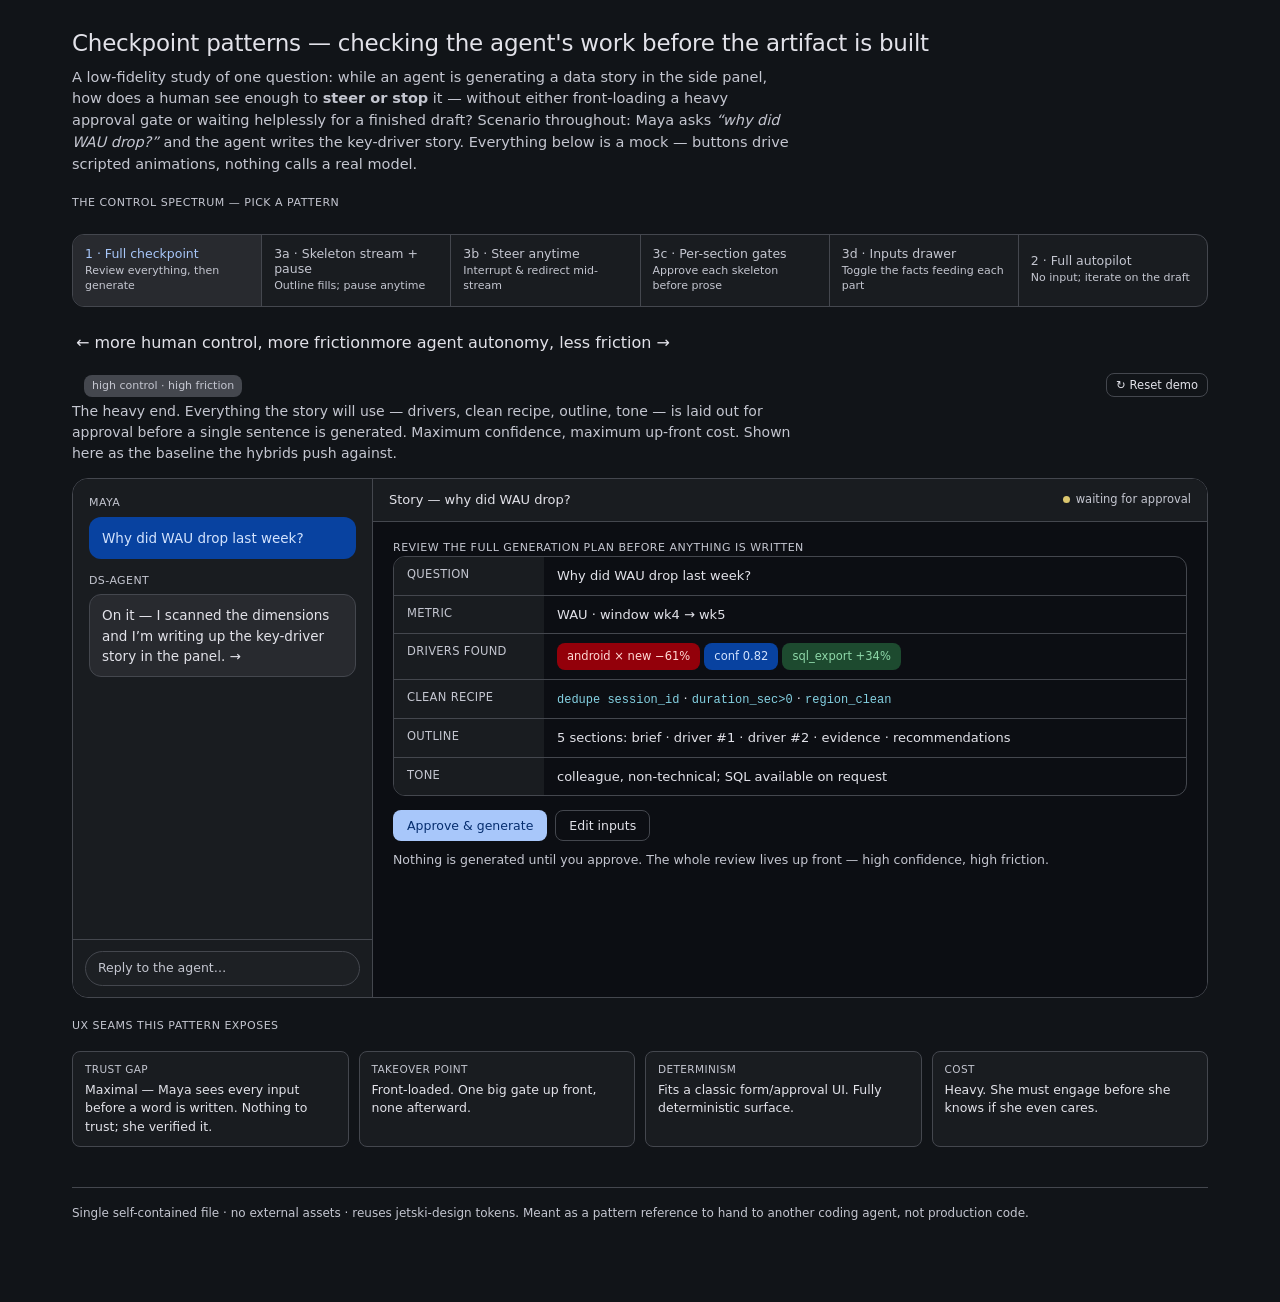
==== prototypes/checkpoint-patterns.html @ dba7f694 "Add checkpoint-patterns UX prototype (human-in-the-loop before artifact) Single self-contained HTML " ====
<!doctype html>
<html lang="en">
<head>
<meta charset="utf-8">
<meta name="viewport" content="width=device-width, initial-scale=1">
<title>Checkpoint patterns — human-in-the-loop before the artifact</title>
<style>
/* ===========================================================================
   Checkpoint patterns — a low-fi UX study.
   Question: how does a human check the agent's work BEFORE / DURING artifact
   generation, so they can steer or stop it?
   Tokens lifted 1:1 from jetski-design/globals.css (Material 3 dark, Google-blue).
   Hard rules honored: sentence case, flat hairline cards, no brand gradients,
   amber = warning only, coral = erosion only, no bouncy motion.
   =========================================================================== */
:root{
  --primary:#a8c7fa; --on-primary:#062e6f;
  --primary-container:#0842a0; --on-primary-container:#d3e3fd;
  --secondary:#85d2e3; --secondary-container:#004e5a; --on-secondary-container:#adebff;
  --tertiary:#dbc66e; --tertiary-container:#544600; --on-tertiary-container:#f9e287;
  --error:#ffb4ab; --error-container:#93000a; --on-error-container:#ffdad6;
  --good:#8ed8a9; --good-container:#1d4a2f;

  --background:#111418; --on-surface:#e2e2e9; --on-surface-variant:#c4c6d0;
  --surface-container-lowest:#0c0e13; --surface-container-low:#191c20;
  --surface-container:#1d2024; --surface-container-high:#282a2f;
  --surface-container-highest:#33353a;
  --surface-variant:#44474e; --outline:#8e9099; --outline-variant:#44474e;

  --c1:#a8c7fa; --c2:#85d2e3; --c3:#8ed8a9; --c4:#bfc6dc; --c5:#dbc66e;
  --erosion:#ff8a65;

  --r-xs:4px; --r-sm:8px; --r-md:12px; --r-lg:16px; --r-xl:28px;
  --font-sans:Roboto,"Google Sans Flex",ui-sans-serif,system-ui,sans-serif;
  --font-mono:"Roboto Mono","Google Sans Code",ui-monospace,Menlo,monospace;
}
*{box-sizing:border-box}
html,body{margin:0;padding:0}
body{
  background:var(--background); color:var(--on-surface);
  font-family:var(--font-sans); line-height:1.5; -webkit-font-smoothing:antialiased;
}
a{color:var(--primary)}

/* ---- shell ------------------------------------------------------------- */
.wrap{max-width:1180px; margin:0 auto; padding:26px 22px 80px}
header.page{margin-bottom:20px}
.page h1{font-size:23px; font-weight:500; margin:0 0 6px; letter-spacing:-.01em}
.page p.lede{color:var(--on-surface-variant); font-size:14.5px; margin:0; max-width:78ch}

.micro{font-size:11px; font-weight:500; letter-spacing:.5px; text-transform:uppercase;
  color:var(--on-surface-variant)}

/* ---- spectrum switcher ------------------------------------------------- */
.spectrum{display:flex; align-items:stretch; gap:0; margin:22px 0 8px;
  border:1px solid var(--outline-variant); border-radius:var(--r-md); overflow:hidden;
  background:var(--surface-container-low)}
.spectrum button{
  flex:1; background:transparent; border:0; border-right:1px solid var(--outline-variant);
  color:var(--on-surface-variant); font-family:inherit; cursor:pointer;
  padding:11px 12px 12px; text-align:left; transition:background .12s;}
.spectrum button:last-child{border-right:0}
.spectrum button:hover{background:var(--surface-container)}
.spectrum button.active{background:var(--surface-container-high); color:var(--on-surface)}
.spectrum button.active .tag{color:var(--primary)}
.spectrum .tag{display:block; font-size:12.5px; font-weight:500; margin-bottom:3px}
.spectrum .sub{display:block; font-size:11px; color:var(--on-surface-variant); line-height:1.35}
.spectrum .rail{display:flex; align-items:center; justify-content:space-between;
  font-size:10.5px; letter-spacing:.4px; text-transform:uppercase;
  color:var(--on-surface-variant); padding:6px 4px 0}

/* ---- prototype stage --------------------------------------------------- */
.stage{display:none}
.stage.show{display:block}
.stage-head{display:flex; align-items:baseline; gap:12px; flex-wrap:wrap; margin:18px 0 4px}
.stage-head h2{font-size:18px; font-weight:500; margin:0}
.stage-head .badge{font-size:11px; padding:3px 8px; border-radius:var(--r-sm);
  background:var(--surface-variant); color:var(--on-surface-variant); font-weight:500}
.stage-desc{color:var(--on-surface-variant); font-size:14px; margin:2px 0 14px; max-width:82ch}

/* ---- the two-pane frame (chat + side panel) ---------------------------- */
.frame{display:grid; grid-template-columns:300px 1fr; gap:0;
  border:1px solid var(--outline-variant); border-radius:var(--r-lg); overflow:hidden;
  min-height:520px; background:var(--surface-container-lowest)}
@media (max-width:820px){ .frame{grid-template-columns:1fr} }
.chat{border-right:1px solid var(--outline-variant); background:var(--surface-container-low);
  display:flex; flex-direction:column}
.chat-scroll{padding:16px; flex:1; overflow:auto}
.chat .who{font-size:11px; letter-spacing:.4px; text-transform:uppercase;
  color:var(--on-surface-variant); margin:14px 0 5px}
.chat .who:first-child{margin-top:0}
.bubble{background:var(--surface-container-high); border:1px solid var(--outline-variant);
  border-radius:var(--r-md); padding:10px 12px; font-size:13.5px; margin-bottom:4px}
.bubble.user{background:var(--primary-container); color:var(--on-primary-container);
  border-color:transparent}
.chat-input{border-top:1px solid var(--outline-variant); padding:11px 12px;
  color:var(--on-surface-variant); font-size:12.5px; display:flex; gap:8px; align-items:center}
.chat-input .fakefield{flex:1; background:var(--surface-container); border:1px solid var(--outline-variant);
  border-radius:var(--r-xl); padding:7px 12px; font-size:12.5px}

.panel{position:relative; background:var(--surface-container-lowest); display:flex; flex-direction:column}
.panel-bar{display:flex; align-items:center; gap:10px; padding:11px 16px;
  border-bottom:1px solid var(--outline-variant); background:var(--surface-container-low)}
.panel-bar .title{font-size:13px; font-weight:500}
.panel-bar .status{font-size:11.5px; color:var(--on-surface-variant); display:flex; align-items:center; gap:6px}
.dot{width:7px; height:7px; border-radius:50%; background:var(--outline); display:inline-block}
.dot.live{background:var(--secondary); animation:pulse 1.2s ease-in-out infinite}
.dot.done{background:var(--good)}
.dot.wait{background:var(--tertiary)}
@keyframes pulse{0%,100%{opacity:.35}50%{opacity:1}}
.panel-bar .spacer{flex:1}
.panel-body{padding:18px 20px; overflow:auto; flex:1}

/* ---- buttons ----------------------------------------------------------- */
.btn{font-family:inherit; font-size:12.5px; font-weight:500; border-radius:var(--r-sm);
  padding:7px 13px; cursor:pointer; border:1px solid var(--outline-variant);
  background:var(--surface-container-high); color:var(--on-surface); transition:background .12s, opacity .12s}
.btn:hover{background:var(--surface-container-highest)}
.btn:disabled{opacity:.4; cursor:not-allowed}
.btn.primary{background:var(--primary); color:var(--on-primary); border-color:transparent}
.btn.primary:hover{filter:brightness(1.06)}
.btn.ghost{background:transparent}
.btn.danger{background:transparent; color:var(--error); border-color:color-mix(in srgb,var(--error) 45%,transparent)}
.btn.danger:hover{background:var(--error-container); color:var(--on-error-container)}
.btn.tiny{padding:4px 9px; font-size:11.5px}
.btnrow{display:flex; gap:8px; flex-wrap:wrap; align-items:center}

/* ---- story sections (skeleton + filled) -------------------------------- */
.sec{border:1px solid var(--outline-variant); border-radius:var(--r-md);
  padding:14px 15px; margin-bottom:12px; background:var(--surface-container-low);
  position:relative; transition:border-color .2s, background .2s}
.sec.active{border-color:color-mix(in srgb,var(--secondary) 60%,transparent);
  background:var(--surface-container)}
.sec.done{background:var(--surface-container-low)}
.sec.queued{opacity:.62}
.sec-head{display:flex; align-items:center; gap:9px; margin-bottom:9px}
.sec-num{width:20px; height:20px; border-radius:50%; flex:0 0 auto;
  border:1px solid var(--outline-variant); font-size:11px; font-weight:600;
  display:flex; align-items:center; justify-content:center; color:var(--on-surface-variant)}
.sec.active .sec-num{border-color:var(--secondary); color:var(--secondary)}
.sec.done .sec-num{background:var(--good-container); border-color:transparent; color:var(--good)}
.sec-title{font-size:14px; font-weight:500; flex:1}
.sec-flag{font-size:10.5px; letter-spacing:.4px; text-transform:uppercase; color:var(--on-surface-variant)}
.sec-body{font-size:13px; color:var(--on-surface-variant); line-height:1.55}
.sec-body p{margin:0 0 8px}
.sec-body p:last-child{margin-bottom:0}

/* skeleton lines + shimmer (functional loading affordance, neutral & low-contrast) */
.skel{display:block; height:10px; border-radius:5px; margin:7px 0;
  background:var(--surface-container-high); overflow:hidden; position:relative}
.skel::after{content:""; position:absolute; inset:0;
  background:linear-gradient(90deg, transparent, color-mix(in srgb,var(--on-surface) 8%,transparent), transparent);
  transform:translateX(-100%); animation:shim 1.35s ease-in-out infinite}
@keyframes shim{100%{transform:translateX(100%)}}
.skel.w90{width:90%} .skel.w70{width:70%} .skel.w80{width:80%} .skel.w60{width:60%} .skel.w40{width:40%}
.sec.paused .skel::after{animation-play-state:paused}

/* input chips (the "what's going in") */
.chips{display:flex; flex-wrap:wrap; gap:6px; margin:8px 0 2px}
.chip{display:inline-flex; align-items:center; gap:6px; font-size:11.5px; font-weight:500;
  padding:4px 9px; border-radius:var(--r-sm); background:var(--surface-variant);
  color:var(--on-surface-variant); border:1px solid transparent; cursor:default}
.chip.accent{background:var(--primary-container); color:var(--on-primary-container)}
.chip.good{background:var(--good-container); color:var(--good)}
.chip.warn{background:var(--tertiary-container); color:var(--on-tertiary-container)}
.chip.bad{background:var(--error-container); color:var(--on-error-container)}
.chip.toggle{cursor:pointer; transition:opacity .12s, filter .12s}
.chip.toggle:hover{filter:brightness(1.1)}
.chip.off{opacity:.4; text-decoration:line-through; background:var(--surface-container-high)}
.chip .x{opacity:.7; font-weight:600}

/* per-section gate row */
.gate{display:flex; align-items:center; gap:8px; margin-top:10px;
  padding-top:10px; border-top:1px dashed var(--outline-variant)}
.gate .lbl{font-size:11.5px; color:var(--tertiary); flex:1}

/* steer / interrupt bar */
.steerbar{border-top:1px solid var(--outline-variant); background:var(--surface-container-low);
  padding:10px 14px; display:flex; gap:8px; align-items:center}
.steerbar input{flex:1; background:var(--surface-container); border:1px solid var(--outline-variant);
  border-radius:var(--r-xl); padding:8px 13px; color:var(--on-surface); font-family:inherit; font-size:13px}
.steerbar input::placeholder{color:var(--on-surface-variant)}
.steerbar input:focus{outline:2px solid color-mix(in srgb,var(--primary) 55%,transparent); outline-offset:0}

/* injected steer note pinned to a section */
.steer-note{display:flex; gap:8px; align-items:flex-start; font-size:12px;
  background:var(--secondary-container); color:var(--on-secondary-container);
  border-radius:var(--r-sm); padding:7px 10px; margin:8px 0 2px}
.steer-note .k{font-size:10px; letter-spacing:.4px; text-transform:uppercase; opacity:.85; margin-top:1px}

/* floating stop */
.floatstop{position:absolute; right:16px; bottom:16px; z-index:5}

/* checkpoint config table */
.cfg{border:1px solid var(--outline-variant); border-radius:var(--r-md); overflow:hidden; margin-bottom:14px}
.cfg .row{display:grid; grid-template-columns:150px 1fr; gap:0; border-bottom:1px solid var(--outline-variant)}
.cfg .row:last-child{border-bottom:0}
.cfg .k{padding:9px 13px; font-size:11.5px; letter-spacing:.3px; text-transform:uppercase;
  color:var(--on-surface-variant); background:var(--surface-container-low)}
.cfg .v{padding:9px 13px; font-size:13px}
.cfg .v .mono{font-family:var(--font-mono); font-size:12px; color:var(--secondary)}

/* seams strip (ties back to CLAUDE.md's four UX seams) */
.seams{display:grid; grid-template-columns:repeat(4,1fr); gap:10px; margin-top:16px}
@media (max-width:820px){ .seams{grid-template-columns:1fr 1fr} }
.seam{border:1px solid var(--outline-variant); border-radius:var(--r-sm);
  padding:10px 12px; background:var(--surface-container-low)}
.seam .h{font-size:10.5px; letter-spacing:.4px; text-transform:uppercase;
  color:var(--on-surface-variant); margin-bottom:4px}
.seam .t{font-size:12.5px; line-height:1.45}

/* replay / notice */
.notice{font-size:12.5px; color:var(--on-surface-variant); margin-top:10px}
.kbd{font-family:var(--font-mono); font-size:11px; background:var(--surface-container-high);
  border:1px solid var(--outline-variant); border-radius:4px; padding:1px 5px}

footer.legal{margin-top:40px; padding-top:16px; border-top:1px solid var(--outline-variant);
  font-size:12px; color:var(--on-surface-variant)}
</style>
</head>
<body>
<div class="wrap">

  <header class="page">
    <h1>Checkpoint patterns — checking the agent's work before the artifact is built</h1>
    <p class="lede">A low-fidelity study of one question: while an agent is generating a data story in the
      side panel, how does a human see enough to <strong>steer or stop</strong> it — without either front-loading
      a heavy approval gate or waiting helplessly for a finished draft? Scenario throughout:
      Maya asks <em>“why did WAU drop?”</em> and the agent writes the key-driver story. Everything below is a
      mock — buttons drive scripted animations, nothing calls a real model.</p>
  </header>

  <!-- spectrum switcher -->
  <div class="micro" style="margin-top:6px">The control spectrum — pick a pattern</div>
  <div class="spectrum" id="switcher"></div>
  <div class="spectrum rail" style="border:0;background:none;padding:2px 4px 0">
    <span>← more human control, more friction</span>
    <span>more agent autonomy, less friction →</span>
  </div>

  <!-- stages injected here -->
  <div id="stages"></div>

  <footer class="legal">
    Single self-contained file · no external assets · reuses jetski-design tokens.
    Meant as a pattern reference to hand to another coding agent, not production code.
  </footer>
</div>

<script>
/* =========================================================================
   Shared story content (the key-driver story for "why did WAU drop?")
   ========================================================================= */
const SECTIONS = [
  { id:'brief', title:'Executive brief',
    inputs:[{t:'WAU −18% wk/wk', c:'bad'},{t:'window: wk4→wk5', c:''},{t:'clean recipe applied', c:'good'}],
    body:['Weekly active users fell <strong>18%</strong> week over week. The drop is not broad — it concentrates in one slice, and one unrelated surface actually rose. Read on before reacting to the headline number.'] },
  { id:'kd1', title:'Key driver #1 — android × new users',
    inputs:[{t:'android × new  −61%', c:'bad'},{t:'confidence 0.82', c:'accent'},{t:'~55 combos scanned', c:''}],
    body:['Localising across ~55 dimension crossings, the loss sits almost entirely in <strong>new users on Android</strong> (≈ −61% vs prior week). Single-dimension reads (platform alone, cohort alone) understate it — the interaction is the story.'] },
  { id:'kd2', title:'Key driver #2 — the sql_export surprise',
    inputs:[{t:'sql_export +34%', c:'good'},{t:'not user-facing WAU', c:'warn'}],
    body:['Counter to the WAU dip, <strong>sql_export</strong> usage climbed 34%. It doesn’t offset the active-user loss, but it reframes the week: power users leaned in even as new-user onboarding stumbled.'] },
  { id:'evidence', title:'Evidence',
    inputs:[{t:'dedupe: session_id', c:''},{t:'duration_sec>0', c:''},{t:'region_clean', c:''}],
    body:['All figures use the canonical clean recipe: de-dupe on <span class="mono" style="font-family:var(--font-mono);color:var(--secondary)">session_id</span>, drop <span class="mono" style="font-family:var(--font-mono);color:var(--secondary)">duration_sec ≤ 0</span>, normalise region. The full combination grid is available on request.'] },
  { id:'recs', title:'Recommendations',
    inputs:[{t:'2 actions', c:'accent'}],
    body:['1) Pull the Android new-user onboarding funnel for wk5. 2) Interview 3–5 power users behind the sql_export rise — there may be a workflow worth productising.'] },
];

/* =========================================================================
   Prototype registry
   ========================================================================= */
const PROTOS = [
  { key:'checkpoint', tag:'1 · Full checkpoint', sub:'Review everything, then generate', ctrl:'high' },
  { key:'hybridA',   tag:'3a · Skeleton stream + pause', sub:'Outline fills; pause anytime', ctrl:'mid' },
  { key:'hybridB',   tag:'3b · Steer anytime', sub:'Interrupt & redirect mid-stream', ctrl:'mid' },
  { key:'hybridC',   tag:'3c · Per-section gates', sub:'Approve each skeleton before prose', ctrl:'mid' },
  { key:'hybridD',   tag:'3d · Inputs drawer', sub:'Toggle the facts feeding each part', ctrl:'mid' },
  { key:'autopilot', tag:'2 · Full autopilot', sub:'No input; iterate on the draft', ctrl:'low' },
];

const SEAMS = {
  checkpoint:[
    ['Trust gap','Maximal — Maya sees every input before a word is written. Nothing to trust; she verified it.'],
    ['Takeover point','Front-loaded. One big gate up front, none afterward.'],
    ['Determinism','Fits a classic form/approval UI. Fully deterministic surface.'],
    ['Cost','Heavy. She must engage before she knows if she even cares.'],
  ],
  hybridA:[
    ['Trust gap','She watches structure form and reads as it fills — trust accrues continuously.'],
    ['Takeover point','Anytime. Pause freezes the run; unwritten sections invite a note.'],
    ['Determinism','Skeleton is deterministic (fixed outline); prose is probabilistic. The seam is visible.'],
    ['Cost','Low. Ambient oversight; act only if something looks off.'],
  ],
  hybridB:[
    ['Trust gap','Reactive — she trusts by default and corrects on sight.'],
    ['Takeover point','Any moment via the steer bar; the note pins to the current section.'],
    ['Determinism','Steering is free-text (probabilistic effect). Powerful but less predictable.'],
    ['Cost','Lowest-friction interruption, but requires her to be watching.'],
  ],
  hybridC:[
    ['Trust gap','Per-section — she confirms the plan for each part before its prose exists.'],
    ['Takeover point','At every gate: approve, edit the skeleton, or skip the section.'],
    ['Determinism','Skeleton+inputs shown deterministically; approval gates the probabilistic write.'],
    ['Cost','Medium. More clicks than A, but each is small and in-context.'],
  ],
  hybridD:[
    ['Trust gap','Content-level — she sees the exact facts feeding each section and can veto them.'],
    ['Takeover point','Toggle any input chip off while it shimmers; the section re-plans.'],
    ['Determinism','The inputs are deterministic data; she edits data, not prose.'],
    ['Cost','Low-medium. Iterate on the evidence, not the wording.'],
  ],
  autopilot:[
    ['Trust gap','Deferred — nothing to check until the whole draft lands.'],
    ['Takeover point','Only after generation. No seam to grab mid-flight.'],
    ['Determinism','Opaque while running; a black box that emits a result.'],
    ['Cost','Zero up front, but wrong-direction runs waste the whole generation.'],
  ],
};

/* =========================================================================
   DOM helpers
   ========================================================================= */
const el = (tag, cls, html) => { const n=document.createElement(tag); if(cls)n.className=cls; if(html!=null)n.innerHTML=html; return n; };
const $ = (s,r=document)=>r.querySelector(s);
const sleep = ms => new Promise(r=>setTimeout(r,ms));

/* chat column (shared shell) */
function chatColumn(extraInputHtml){
  const c = el('div','chat');
  const s = el('div','chat-scroll');
  s.appendChild(el('div','who','Maya'));
  s.appendChild(el('div','bubble user','Why did WAU drop last week?'));
  s.appendChild(el('div','who','DS-agent'));
  s.appendChild(el('div','bubble','On it — I scanned the dimensions and I’m writing up the key-driver story in the panel. →'));
  c.appendChild(s);
  c.appendChild(el('div','chat-input', extraInputHtml || '<span class="fakefield">Reply to the agent…</span>'));
  return c;
}

/* build a section node in a given phase: 'queued' | 'skeleton' | 'active' | 'done' */
function sectionNode(sec, idx){
  const n = el('div','sec queued');
  n.dataset.id = sec.id;
  const head = el('div','sec-head');
  head.appendChild(el('div','sec-num', String(idx+1)));
  head.appendChild(el('div','sec-title', sec.title));
  const flag = el('div','sec-flag','queued'); flag.dataset.role='flag';
  head.appendChild(flag);
  n.appendChild(head);
  const body = el('div','sec-body'); body.dataset.role='body';
  n.appendChild(body);
  return n;
}
function skeletonLines(widths){ const f=document.createDocumentFragment();
  widths.forEach(w=>f.appendChild(el('span','skel '+w))); return f; }
function chipRow(inputs, toggle){ const row=el('div','chips');
  inputs.forEach(inp=>{ const ch=el('span','chip '+(inp.c||'')+(toggle?' toggle':''),
    inp.t + (toggle?' <span class="x">×</span>':'')); if(toggle) ch.dataset.on='1'; row.appendChild(ch); });
  return row; }

/* =========================================================================
   Registry of stage builders. Each returns {node, start(), reset()}
   ========================================================================= */
const builders = {};

/* ---------- shared panel frame ---------- */
function makeFrame(panelBarTitle){
  const frame = el('div','frame');
  frame.appendChild(chatColumn());
  const panel = el('div','panel');
  const bar = el('div','panel-bar');
  bar.appendChild(el('span','title', panelBarTitle||'Story — why did WAU drop?'));
  bar.appendChild(el('span','spacer'));
  const status = el('span','status','<span class="dot"></span><span data-role="statustext">idle</span>');
  bar.appendChild(status);
  panel.appendChild(bar);
  const body = el('div','panel-body'); body.dataset.role='panelbody';
  panel.appendChild(body);
  frame.appendChild(panel);
  return {frame, panel, body, setStatus(cls,txt){
    status.querySelector('.dot').className='dot '+cls;
    status.querySelector('[data-role=statustext]').textContent=txt; }};
}

/* ============================ 1 · FULL CHECKPOINT ======================== */
builders.checkpoint = function(){
  const {frame, body, setStatus} = makeFrame();
  function reset(){
    setStatus('wait','waiting for approval');
    body.innerHTML='';
    body.appendChild(el('div','micro','Review the full generation plan before anything is written'));
    // full config table — everything the story will use, up front
    const cfg = el('div','cfg');
    const rows = [
      ['Question','Why did WAU drop last week?'],
      ['Metric','WAU · window wk4 → wk5'],
      ['Drivers found','<span class="chip bad">android × new −61%</span> <span class="chip accent">conf 0.82</span> <span class="chip good">sql_export +34%</span>'],
      ['Clean recipe','<span class="mono">dedupe session_id</span> · <span class="mono">duration_sec&gt;0</span> · <span class="mono">region_clean</span>'],
      ['Outline','5 sections: brief · driver #1 · driver #2 · evidence · recommendations'],
      ['Tone','colleague, non-technical; SQL available on request'],
    ];
    rows.forEach(([k,v])=>{ const r=el('div','row'); r.appendChild(el('div','k',k)); r.appendChild(el('div','v',v)); cfg.appendChild(r); });
    body.appendChild(cfg);
    const row = el('div','btnrow');
    const approve = el('button','btn primary','Approve & generate');
    const edit = el('button','btn ghost','Edit inputs');
    row.appendChild(approve); row.appendChild(edit);
    body.appendChild(row);
    body.appendChild(el('div','notice','Nothing is generated until you approve. The whole review lives up front — high confidence, high friction.'));
    approve.onclick = run;
    edit.onclick = ()=>{ approve.textContent='Approve & generate'; body.querySelector('.notice').innerHTML='(edit is a stub) — imagine editable fields here. This is the cost: Maya must engage with all of it before seeing a single sentence.'; };
  }
  async function run(){
    setStatus('live','generating');
    body.innerHTML='';
    const nodes = SECTIONS.map((s,i)=>{ const n=sectionNode(s,i); body.appendChild(n); return n; });
    // after full approval, generation just runs to completion, fast
    for(let i=0;i<SECTIONS.length;i++){ await fillSection(nodes[i], SECTIONS[i], 260); }
    setStatus('done','approved plan · complete');
  }
  return {node:frame, start:reset, reset};
};

/* generic: turn a queued/active node into a done node */
async function fillSection(node, sec, dwell){
  node.className='sec active';
  node.querySelector('[data-role=flag]').textContent='writing…';
  const body = node.querySelector('[data-role=body]');
  body.innerHTML=''; body.appendChild(skeletonLines(['w90','w80','w60']));
  await sleep(dwell);
  body.innerHTML='';
  body.appendChild(chipRow(sec.inputs,false));
  sec.body.forEach(p=>body.appendChild(el('p',null,p)));
  node.className='sec done';
  node.querySelector('[data-role=flag]').textContent='done';
}

/* ============================ 2 · FULL AUTOPILOT ======================== */
builders.autopilot = function(){
  const {frame, body, panel, setStatus} = makeFrame();
  let cancelled=false;
  function reset(){
    cancelled=false;
    setStatus('','idle');
    body.innerHTML='';
    body.appendChild(el('div','micro','No input requested — the agent just writes the whole thing'));
    const start = el('button','btn primary','Generate story');
    start.style.marginTop='12px';
    body.appendChild(start);
    body.appendChild(el('div','notice','Autopilot: Maya gives no up-front steer. She watches the finished draft appear, then iterates. Simple — but a wrong-direction run isn’t caught until it’s fully built.'));
    start.onclick=run;
  }
  async function run(){
    cancelled=false;
    setStatus('live','generating — no seams to grab');
    body.innerHTML='';
    const nodes = SECTIONS.map((s,i)=>{ const n=sectionNode(s,i); body.appendChild(n); return n; });
    for(let i=0;i<SECTIONS.length;i++){ if(cancelled)return; await fillSection(nodes[i], SECTIONS[i], 620); }
    if(cancelled)return;
    setStatus('done','complete');
    const iterate = el('div','steerbar');
    iterate.innerHTML='<input placeholder="Now iterate on the finished draft — e.g. ‘lead with sql_export’">'+
      '<button class="btn primary tiny">Revise</button>';
    panel.appendChild(iterate);
    iterate.querySelector('.btn').onclick=()=>{ iterate.querySelector('input').value=''; iterate.querySelector('input').placeholder='…re-running the whole story with your note'; };
  }
  return {node:frame, start:reset, reset:()=>{cancelled=true; const s=panel.querySelector('.steerbar'); if(s)s.remove(); reset();}};
};

/* ============================ 3a · SKELETON STREAM + PAUSE =============== */
builders.hybridA = function(){
  const {frame, body, panel, setStatus} = makeFrame();
  let paused=false, cancelled=false, resumeSignal=null, nodes=[];
  function reset(){
    paused=false; cancelled=false;
    const old=panel.querySelector('.steerbar'); if(old)old.remove();
    setStatus('','idle');
    body.innerHTML='';
    body.appendChild(el('div','micro','The full outline appears instantly; sections fill top-to-bottom'));
    const start=el('button','btn primary','Start generating'); start.style.margin='12px 0';
    body.appendChild(start);
    body.appendChild(el('div','notice','Maya sees the <strong>whole skeleton</strong> immediately — she knows where the story is going before any prose exists. She can pause the moment a heading looks wrong and drop a note onto a not-yet-written section.'));
    start.onclick=run;
  }
  function controlBar(){
    const bar=el('div','steerbar');
    const pauseBtn=el('button','btn danger tiny','⏸ Pause');
    const info=el('span',null,'<span class="micro">Generating… pause anytime to inspect or steer</span>');
    info.style.flex='1'; info.style.color='var(--on-surface-variant)';
    bar.appendChild(pauseBtn); bar.appendChild(info);
    panel.appendChild(bar);
    pauseBtn.onclick=()=>{
      paused=!paused;
      pauseBtn.textContent = paused?'▶ Resume':'⏸ Pause';
      pauseBtn.className = paused?'btn primary tiny':'btn danger tiny';
      body.querySelectorAll('.sec').forEach(s=>s.classList.toggle('paused',paused));
      setStatus(paused?'wait':'live', paused?'paused — you have the floor':'generating');
      if(paused) offerNotes(); else { clearNotes(); if(resumeSignal){const r=resumeSignal; resumeSignal=null; r();} }
    };
    return bar;
  }
  function offerNotes(){
    // every queued section gets an "add a note" affordance
    nodes.forEach((n,i)=>{
      if(n.classList.contains('done')||n.classList.contains('activewrite')) return;
      if(n.querySelector('.gate')) return;
      const g=el('div','gate');
      g.innerHTML='<span class="lbl">✎ steer “'+SECTIONS[i].title+'” before it’s written</span>';
      const b=el('button','btn tiny','Add a note');
      g.appendChild(b); n.appendChild(g);
      b.onclick=()=>{
        g.innerHTML='';
        const inp=el('input'); inp.placeholder='e.g. tie this back to the onboarding funnel';
        inp.style.cssText='flex:1;background:var(--surface-container);border:1px solid var(--outline-variant);border-radius:var(--r-xl);padding:6px 11px;color:var(--on-surface);font-family:inherit;font-size:12px';
        const ok=el('button','btn primary tiny','Pin'); g.appendChild(inp); g.appendChild(ok); inp.focus();
        ok.onclick=()=>{ const v=inp.value||'(noted)'; g.remove();
          const note=el('div','steer-note','<span class="k">your steer</span><span>'+v+'</span>');
          n.querySelector('[data-role=body]').appendChild(note); n.dataset.steer='1'; };
      };
    });
  }
  function clearNotes(){ body.querySelectorAll('.gate').forEach(g=>g.remove()); }
  async function waitIfPaused(){ if(paused){ await new Promise(res=>{resumeSignal=res;}); } }
  async function run(){
    cancelled=false; paused=false;
    setStatus('live','generating');
    body.innerHTML='';
    // 1) whole skeleton appears at once
    nodes = SECTIONS.map((s,i)=>{ const n=sectionNode(s,i); n.querySelector('[data-role=body]').appendChild(skeletonLines(['w70','w40'])); body.appendChild(n); return n; });
    controlBar();
    await sleep(500);
    // 2) fill each, honoring pause
    for(let i=0;i<SECTIONS.length;i++){
      await waitIfPaused(); if(cancelled)return;
      const n=nodes[i]; n.classList.add('activewrite'); n.className='sec active activewrite';
      n.querySelector('[data-role=flag]').textContent='writing…';
      const b=n.querySelector('[data-role=body]');
      const steer=n.querySelector('.steer-note'); const steerHtml=steer?steer.outerHTML:'';
      b.innerHTML=''; b.appendChild(skeletonLines(['w90','w80','w60'])); if(steer)b.insertAdjacentHTML('afterbegin',steerHtml);
      await sleep(680); await waitIfPaused(); if(cancelled)return;
      b.innerHTML=''; if(steerHtml)b.insertAdjacentHTML('beforeend',steerHtml);
      b.appendChild(chipRow(SECTIONS[i].inputs,false));
      SECTIONS[i].body.forEach(p=>b.appendChild(el('p',null,p)));
      if(n.dataset.steer) b.insertAdjacentHTML('beforeend','<p style="color:var(--secondary);font-size:12px">↳ adjusted per your note.</p>');
      n.className='sec done'; n.querySelector('[data-role=flag]').textContent='done';
    }
    if(cancelled)return;
    setStatus('done','complete'); const bar=panel.querySelector('.steerbar'); if(bar)bar.remove();
  }
  return {node:frame, start:reset, reset:()=>{cancelled=true; paused=false; if(resumeSignal){resumeSignal();resumeSignal=null;} reset();}};
};

/* ============================ 3b · STEER ANYTIME ======================== */
builders.hybridB = function(){
  const {frame, body, panel, setStatus} = makeFrame();
  let cancelled=false, currentIdx=0, nodes=[];
  function reset(){
    cancelled=false;
    const old=panel.querySelector('.steerbar'); if(old)old.remove();
    setStatus('','idle');
    body.innerHTML='';
    body.appendChild(el('div','micro','Streams like autopilot — but a steer bar is always live'));
    const start=el('button','btn primary','Start generating'); start.style.margin='12px 0';
    body.appendChild(start);
    body.appendChild(el('div','notice','Lowest-friction interruption: no gates, no pause-to-think. Maya just types a redirect whenever she sees drift — the note pins to whatever section is being written and it re-plans.'));
    start.onclick=run;
  }
  function steerBar(){
    const bar=el('div','steerbar');
    bar.innerHTML='<input placeholder="Steer the story anytime — e.g. ‘this is too Android-heavy, widen it’">'+
      '<button class="btn tiny">Steer</button>'+
      '<button class="btn danger tiny">■ Stop</button>';
    panel.appendChild(bar);
    const inp=bar.querySelector('input');
    bar.querySelectorAll('.btn')[0].onclick=()=>injectSteer(inp);
    inp.addEventListener('keydown',e=>{ if(e.key==='Enter')injectSteer(inp); });
    bar.querySelectorAll('.btn')[1].onclick=()=>{ cancelled=true; setStatus('wait','stopped by you'); };
    return bar;
  }
  function injectSteer(inp){
    const v=(inp.value||'').trim(); if(!v)return; inp.value='';
    const n=nodes[currentIdx]||nodes[nodes.length-1]; if(!n)return;
    const b=n.querySelector('[data-role=body]');
    const note=el('div','steer-note','<span class="k">steering “'+SECTIONS[Math.min(currentIdx,SECTIONS.length-1)].title+'”</span><span>'+v+'</span>');
    b.insertAdjacentElement('afterbegin',note);
    n.dataset.steer='1';
    n.querySelector('[data-role=flag]').textContent='re-planning…';
  }
  async function run(){
    cancelled=false; currentIdx=0;
    setStatus('live','generating — steer anytime');
    body.innerHTML='';
    nodes = SECTIONS.map((s,i)=>{ const n=sectionNode(s,i); body.appendChild(n); return n; });
    steerBar();
    for(let i=0;i<SECTIONS.length;i++){
      if(cancelled)return; currentIdx=i;
      const n=nodes[i]; n.className='sec active';
      n.querySelector('[data-role=flag]').textContent='writing…';
      const b=n.querySelector('[data-role=body]');
      const existingSteer=b.querySelector('.steer-note');
      if(!existingSteer){ b.innerHTML=''; b.appendChild(skeletonLines(['w90','w70'])); }
      else { b.querySelectorAll('.skel').forEach(s=>s.remove()); b.appendChild(skeletonLines(['w80'])); }
      await sleep(760);
      if(cancelled)return;
      const steer=b.querySelector('.steer-note'); const steerHtml=steer?steer.outerHTML:'';
      b.innerHTML=''; if(steerHtml)b.insertAdjacentHTML('beforeend',steerHtml);
      b.appendChild(chipRow(SECTIONS[i].inputs,false));
      SECTIONS[i].body.forEach(p=>b.appendChild(el('p',null,p)));
      if(n.dataset.steer)b.insertAdjacentHTML('beforeend','<p style="color:var(--secondary);font-size:12px">↳ rewritten to follow your steer.</p>');
      n.className='sec done'; n.querySelector('[data-role=flag]').textContent='done';
    }
    if(cancelled)return;
    setStatus('done','complete');
  }
  return {node:frame, start:reset, reset:()=>{cancelled=true; reset();}};
};

/* ============================ 3c · PER-SECTION GATES ==================== */
builders.hybridC = function(){
  const {frame, body, setStatus} = makeFrame();
  let cancelled=false, gateResolve=null;
  function reset(){
    cancelled=false; gateResolve=null;
    setStatus('','idle');
    body.innerHTML='';
    body.appendChild(el('div','micro','Each section shows its skeleton + inputs, then waits for a quick OK'));
    const start=el('button','btn primary','Start generating'); start.style.margin='12px 0';
    body.appendChild(start);
    body.appendChild(el('div','notice','A checkpoint, but sliced thin. Instead of one big gate up front, Maya approves each section’s <strong>real</strong> skeleton just-in-time — she can approve, tweak the plan, or skip the section entirely before its prose is written.'));
    start.onclick=run;
  }
  function gate(node, sec){
    return new Promise(resolve=>{
      const g=el('div','gate');
      g.innerHTML='<span class="lbl">Ready to write this section?</span>';
      const ok=el('button','btn primary tiny','Approve');
      const edit=el('button','btn tiny','Edit plan');
      const skip=el('button','btn ghost tiny','Skip');
      g.appendChild(ok); g.appendChild(edit); g.appendChild(skip);
      node.appendChild(g);
      setStatus('wait','waiting on you — “'+sec.title+'”');
      ok.onclick=()=>{ g.remove(); resolve('approve'); };
      skip.onclick=()=>{ g.remove(); resolve('skip'); };
      edit.onclick=()=>{ g.innerHTML='';
        const inp=el('input'); inp.placeholder='adjust the plan for this section…';
        inp.style.cssText='flex:1;background:var(--surface-container);border:1px solid var(--outline-variant);border-radius:var(--r-xl);padding:6px 11px;color:var(--on-surface);font-family:inherit;font-size:12px';
        const done=el('button','btn primary tiny','Approve with edit'); g.appendChild(inp); g.appendChild(done); inp.focus();
        done.onclick=()=>{ node.dataset.steer=inp.value||'1'; g.remove(); resolve('approve'); };
      };
    });
  }
  async function run(){
    cancelled=false;
    setStatus('live','planning sections');
    body.innerHTML='';
    const nodes = SECTIONS.map((s,i)=>{ const n=sectionNode(s,i); body.appendChild(n); return n; });
    for(let i=0;i<SECTIONS.length;i++){
      if(cancelled)return;
      const n=nodes[i], sec=SECTIONS[i];
      // show skeleton + the inputs this section will use
      n.className='sec active';
      n.querySelector('[data-role=flag]').textContent='plan';
      const b=n.querySelector('[data-role=body]');
      b.innerHTML='';
      b.appendChild(el('div','micro','will use these inputs'));
      b.appendChild(chipRow(sec.inputs,false));
      b.appendChild(skeletonLines(['w90','w70']));
      await sleep(360);
      const decision = await gate(n, sec);
      if(cancelled)return;
      if(decision==='skip'){ n.className='sec queued'; b.innerHTML='<p style="font-size:12px">— skipped by you —</p>'; n.querySelector('[data-role=flag]').textContent='skipped'; continue; }
      // approved → write prose
      n.querySelector('[data-role=flag]').textContent='writing…';
      b.innerHTML=''; b.appendChild(skeletonLines(['w90','w80','w60']));
      await sleep(520);
      b.innerHTML='';
      if(n.dataset.steer && n.dataset.steer!=='1') b.appendChild(el('div','steer-note','<span class="k">your edit</span><span>'+n.dataset.steer+'</span>'));
      b.appendChild(chipRow(sec.inputs,false));
      sec.body.forEach(p=>b.appendChild(el('p',null,p)));
      n.className='sec done'; n.querySelector('[data-role=flag]').textContent='done';
    }
    if(cancelled)return;
    setStatus('done','complete');
  }
  return {node:frame, start:reset, reset:()=>{cancelled=true; reset();}};
};

/* ============================ 3d · INPUTS DRAWER ======================== */
builders.hybridD = function(){
  const {frame, body, setStatus} = makeFrame();
  let cancelled=false;
  function reset(){
    cancelled=false;
    setStatus('','idle');
    body.innerHTML='';
    body.appendChild(el('div','micro','See the facts feeding each section; toggle any off while it forms'));
    const start=el('button','btn primary','Start generating'); start.style.margin='12px 0';
    body.appendChild(start);
    body.appendChild(el('div','notice','Iterate on the <strong>evidence</strong>, not the wording. Each skeleton section carries the input chips it’s built from. Click a chip to exclude that fact before the prose commits — Maya edits data, the agent re-writes around it.'));
    start.onclick=run;
  }
  function makeToggleRow(sec, node){
    const row = chipRow(sec.inputs, true);
    row.querySelectorAll('.chip').forEach(ch=>{
      ch.onclick=()=>{ const on=ch.dataset.on==='1'; ch.dataset.on=on?'0':'1'; ch.classList.toggle('off',on);
        node.dataset.edited='1';
        node.querySelector('[data-role=flag]').textContent = 'inputs edited'; };
    });
    return row;
  }
  async function run(){
    cancelled=false;
    setStatus('live','building — inputs are editable');
    body.innerHTML='';
    const nodes = SECTIONS.map((s,i)=>{ const n=sectionNode(s,i); body.appendChild(n); return n; });
    for(let i=0;i<SECTIONS.length;i++){
      if(cancelled)return;
      const n=nodes[i], sec=SECTIONS[i];
      n.className='sec active';
      n.querySelector('[data-role=flag]').textContent='inputs — click to exclude';
      const b=n.querySelector('[data-role=body]');
      b.innerHTML='';
      b.appendChild(el('div','micro','facts feeding this section'));
      b.appendChild(makeToggleRow(sec,n));
      b.appendChild(skeletonLines(['w90','w70']));
      // dwell longer so the user actually has a window to toggle
      await sleep(1100);
      if(cancelled)return;
      // resolve prose, respecting excluded chips
      const kept=[...b.querySelectorAll('.chip')].filter(c=>c.dataset.on==='1').map(c=>c.textContent.replace('×','').trim());
      b.querySelectorAll('.skel').forEach(s=>s.remove());
      const proseBox=el('div'); proseBox.dataset.role='prose';
      sec.body.forEach(p=>proseBox.appendChild(el('p',null,p)));
      if(n.dataset.edited) proseBox.appendChild(el('p','', '<span style="color:var(--secondary);font-size:12px">↳ re-written using only the inputs you kept ('+kept.length+').</span>'));
      b.appendChild(proseBox);
      n.className='sec done'; n.querySelector('[data-role=flag]').textContent='done';
    }
    if(cancelled)return;
    setStatus('done','complete');
  }
  return {node:frame, start:reset, reset:()=>{cancelled=true; reset();}};
};

/* =========================================================================
   Wire up: build all stages, spectrum switcher
   ========================================================================= */
const stagesRoot = $('#stages');
const switcher = $('#switcher');
const instances = {};

PROTOS.forEach((p,idx)=>{
  // switcher button
  const b=el('button', idx===0?'active':'',
    '<span class="tag">'+p.tag+'</span><span class="sub">'+p.sub+'</span>');
  b.dataset.key=p.key;
  b.onclick=()=>show(p.key);
  switcher.appendChild(b);

  // stage scaffold
  const stage=el('div','stage'+(idx===0?' show':''));
  stage.dataset.key=p.key;
  const head=el('div','stage-head');
  head.appendChild(el('h2', p.tag.replace(/^\d+\w?\s·\s/,'')));
  const ctrlLabel = {high:'high control · high friction', mid:'balanced — the middle ground', low:'high autonomy · low friction'}[p.ctrl];
  head.appendChild(el('span','badge', ctrlLabel));
  const replay=el('button','btn tiny ghost','↻ Reset demo');
  replay.style.marginLeft='auto';
  head.appendChild(replay);
  stage.appendChild(head);

  stage.appendChild(el('div','stage-desc', descFor(p.key)));

  const inst = builders[p.key]();
  instances[p.key]=inst;
  stage.appendChild(inst.node);
  replay.onclick=()=>inst.reset();

  // seams
  const seamsWrap=el('div','seams');
  SEAMS[p.key].forEach(([h,t])=>{ const s=el('div','seam'); s.appendChild(el('div','h',h)); s.appendChild(el('div','t',t)); seamsWrap.appendChild(s); });
  const seamTitle=el('div','micro'); seamTitle.style.margin='20px 0 8px'; seamTitle.textContent='UX seams this pattern exposes';
  stage.appendChild(seamTitle);
  stage.appendChild(seamsWrap);

  stagesRoot.appendChild(stage);
  inst.start();
});

function descFor(key){
  return ({
    checkpoint:'The heavy end. Everything the story will use — drivers, clean recipe, outline, tone — is laid out for approval before a single sentence is generated. Maximum confidence, maximum up-front cost. Shown here as the baseline the hybrids push against.',
    autopilot:'The light end. No up-front input; the agent writes the whole draft and Maya reacts to the finished thing. Frictionless to start, but there’s no seam to grab if it heads the wrong way — a bad run isn’t caught until it’s fully built.',
    hybridA:'Middle ground · variation A. The entire outline renders instantly as ghost sections, then fills top-to-bottom. A persistent pause freezes the run; while paused, any not-yet-written section invites a steering note. Ambient oversight — glance, and only intervene if a heading looks wrong.',
    hybridB:'Middle ground · variation B. Feels like autopilot, but a steer bar is always live. The moment Maya senses drift she types a redirect; the note pins to the section currently being written and it re-plans. The lightest-touch interruption — no gates, but she has to be watching.',
    hybridC:'Middle ground · variation C. The checkpoint, sliced thin and moved just-in-time. Each section first shows its real skeleton and the inputs it will use, then waits for a quick approve / edit / skip before the prose is written. Small, in-context decisions instead of one big up-front gate.',
    hybridD:'Middle ground · variation D. Iterate on the evidence, not the wording. Every forming section carries the input chips it’s built from; click one to exclude that fact before the prose commits. Maya edits the data going in; the agent writes around what she keeps.',
  })[key];
}

function show(key){
  [...switcher.children].forEach(b=>b.classList.toggle('active', b.dataset.key===key));
  [...stagesRoot.children].forEach(s=>s.classList.toggle('show', s.dataset.key===key));
  // reset the newly shown demo to a clean state
  if(instances[key]) instances[key].reset();
}
</script>
</body>
</html>
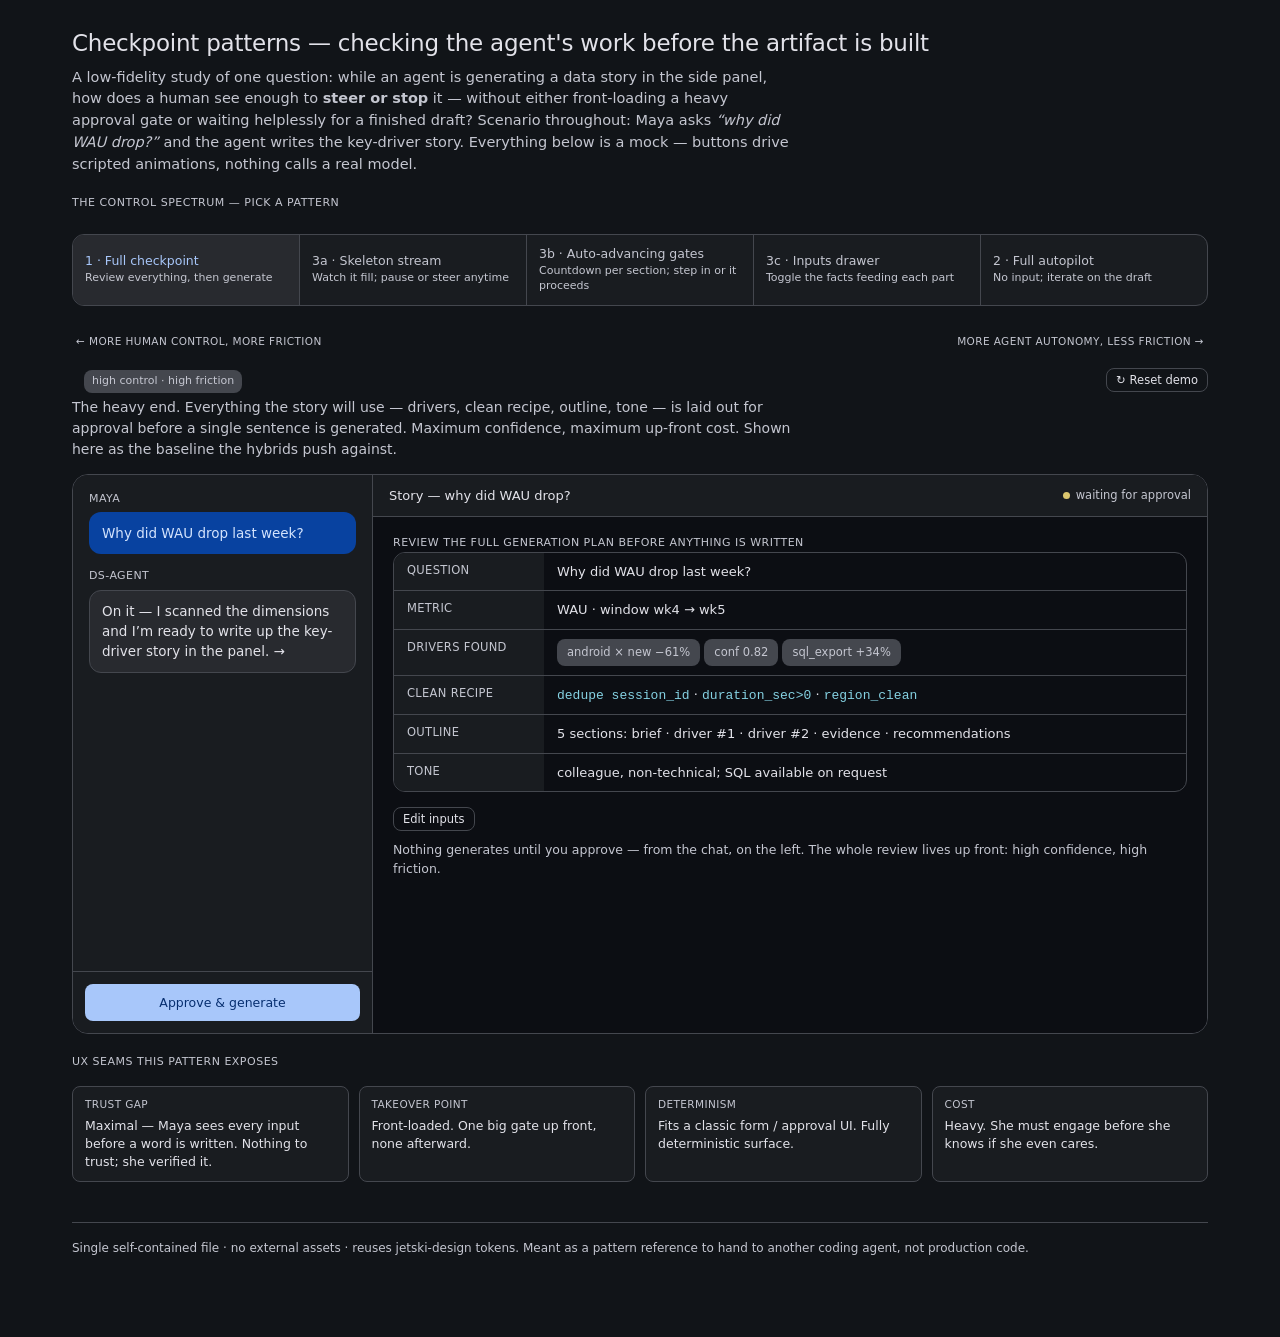
==== commit d9db6292: "Revise checkpoint-patterns per review feedback - Move all generation triggers into the chat column (" ====
--- a/prototypes/checkpoint-patterns.html
+++ b/prototypes/checkpoint-patterns.html
@@ -65,7 +65,7 @@
 .spectrum button.active .tag{color:var(--primary)}
 .spectrum .tag{display:block; font-size:12.5px; font-weight:500; margin-bottom:3px}
 .spectrum .sub{display:block; font-size:11px; color:var(--on-surface-variant); line-height:1.35}
-.spectrum .rail{display:flex; align-items:center; justify-content:space-between;
+.spectrum.rail{display:flex; align-items:center; justify-content:space-between;
   font-size:10.5px; letter-spacing:.4px; text-transform:uppercase;
   color:var(--on-surface-variant); padding:6px 4px 0}
 
@@ -81,7 +81,7 @@
 /* ---- the two-pane frame (chat + side panel) ---------------------------- */
 .frame{display:grid; grid-template-columns:300px 1fr; gap:0;
   border:1px solid var(--outline-variant); border-radius:var(--r-lg); overflow:hidden;
-  min-height:520px; background:var(--surface-container-lowest)}
+  min-height:560px; background:var(--surface-container-lowest)}
 @media (max-width:820px){ .frame{grid-template-columns:1fr} }
 .chat{border-right:1px solid var(--outline-variant); background:var(--surface-container-low);
   display:flex; flex-direction:column}
@@ -93,10 +93,10 @@
   border-radius:var(--r-md); padding:10px 12px; font-size:13.5px; margin-bottom:4px}
 .bubble.user{background:var(--primary-container); color:var(--on-primary-container);
   border-color:transparent}
-.chat-input{border-top:1px solid var(--outline-variant); padding:11px 12px;
-  color:var(--on-surface-variant); font-size:12.5px; display:flex; gap:8px; align-items:center}
-.chat-input .fakefield{flex:1; background:var(--surface-container); border:1px solid var(--outline-variant);
-  border-radius:var(--r-xl); padding:7px 12px; font-size:12.5px}
+/* chat-side action slot — where Maya kicks off / approves generation */
+.chat-action{border-top:1px solid var(--outline-variant); padding:12px}
+.btn.block{display:block; width:100%; text-align:center; padding:10px 13px}
+.chat-hint{font-size:12px; color:var(--on-surface-variant); line-height:1.4}
 
 .panel{position:relative; background:var(--surface-container-lowest); display:flex; flex-direction:column}
 .panel-bar{display:flex; align-items:center; gap:10px; padding:11px 16px;
@@ -133,6 +133,7 @@
   background:var(--surface-container)}
 .sec.done{background:var(--surface-container-low)}
 .sec.queued{opacity:.62}
+.sec.steer-target{border-color:color-mix(in srgb,var(--secondary) 70%,transparent)}
 .sec-head{display:flex; align-items:center; gap:9px; margin-bottom:9px}
 .sec-num{width:20px; height:20px; border-radius:50%; flex:0 0 auto;
   border:1px solid var(--outline-variant); font-size:11px; font-weight:600;
@@ -144,16 +145,21 @@
 .sec-body{font-size:13px; color:var(--on-surface-variant); line-height:1.55}
 .sec-body p{margin:0 0 8px}
 .sec-body p:last-child{margin-bottom:0}
+.mono{font-family:var(--font-mono); color:var(--secondary)}
 
 /* skeleton lines + shimmer (functional loading affordance, neutral & low-contrast) */
 .skel{display:block; height:10px; border-radius:5px; margin:7px 0;
   background:var(--surface-container-high); overflow:hidden; position:relative}
 .skel::after{content:""; position:absolute; inset:0;
   background:linear-gradient(90deg, transparent, color-mix(in srgb,var(--on-surface) 8%,transparent), transparent);
-  transform:translateX(-100%); animation:shim 1.35s ease-in-out infinite}
+  transform:translateX(-100%); animation:shim 1.5s ease-in-out infinite}
 @keyframes shim{100%{transform:translateX(100%)}}
 .skel.w90{width:90%} .skel.w70{width:70%} .skel.w80{width:80%} .skel.w60{width:60%} .skel.w40{width:40%}
 .sec.paused .skel::after{animation-play-state:paused}
+
+/* prose paragraphs fade in as they're "written" */
+.sec-body p.rin{animation:rin .35s ease both}
+@keyframes rin{from{opacity:0}to{opacity:1}}
 
 /* input chips (the "what's going in") */
 .chips{display:flex; flex-wrap:wrap; gap:6px; margin:8px 0 2px}
@@ -169,15 +175,19 @@
 .chip.off{opacity:.4; text-decoration:line-through; background:var(--surface-container-high)}
 .chip .x{opacity:.7; font-weight:600}
 
-/* per-section gate row */
-.gate{display:flex; align-items:center; gap:8px; margin-top:10px;
+/* per-section gate row / countdown */
+.gate{display:flex; align-items:center; gap:8px; margin-top:10px; flex-wrap:wrap;
   padding-top:10px; border-top:1px dashed var(--outline-variant)}
-.gate .lbl{font-size:11.5px; color:var(--tertiary); flex:1}
+.gate .lbl{font-size:11.5px; color:var(--tertiary)}
+.gate.cd-gate .lbl{flex:0 0 auto}
+.cd{flex:1; min-width:70px; height:5px; border-radius:3px; overflow:hidden;
+  background:var(--surface-container-high)}
+.cd-fill{height:100%; width:100%; background:var(--secondary)}
 
 /* steer / interrupt bar */
 .steerbar{border-top:1px solid var(--outline-variant); background:var(--surface-container-low);
-  padding:10px 14px; display:flex; gap:8px; align-items:center}
-.steerbar input{flex:1; background:var(--surface-container); border:1px solid var(--outline-variant);
+  padding:10px 14px; display:flex; gap:8px; align-items:center; flex-wrap:wrap}
+.steerbar input{flex:1; min-width:140px; background:var(--surface-container); border:1px solid var(--outline-variant);
   border-radius:var(--r-xl); padding:8px 13px; color:var(--on-surface); font-family:inherit; font-size:13px}
 .steerbar input::placeholder{color:var(--on-surface-variant)}
 .steerbar input:focus{outline:2px solid color-mix(in srgb,var(--primary) 55%,transparent); outline-offset:0}
@@ -186,10 +196,7 @@
 .steer-note{display:flex; gap:8px; align-items:flex-start; font-size:12px;
   background:var(--secondary-container); color:var(--on-secondary-container);
   border-radius:var(--r-sm); padding:7px 10px; margin:8px 0 2px}
-.steer-note .k{font-size:10px; letter-spacing:.4px; text-transform:uppercase; opacity:.85; margin-top:1px}
-
-/* floating stop */
-.floatstop{position:absolute; right:16px; bottom:16px; z-index:5}
+.steer-note .k{font-size:10px; letter-spacing:.4px; text-transform:uppercase; opacity:.85; margin-top:1px; white-space:nowrap}
 
 /* checkpoint config table */
 .cfg{border:1px solid var(--outline-variant); border-radius:var(--r-md); overflow:hidden; margin-bottom:14px}
@@ -198,7 +205,6 @@
 .cfg .k{padding:9px 13px; font-size:11.5px; letter-spacing:.3px; text-transform:uppercase;
   color:var(--on-surface-variant); background:var(--surface-container-low)}
 .cfg .v{padding:9px 13px; font-size:13px}
-.cfg .v .mono{font-family:var(--font-mono); font-size:12px; color:var(--secondary)}
 
 /* seams strip (ties back to CLAUDE.md's four UX seams) */
 .seams{display:grid; grid-template-columns:repeat(4,1fr); gap:10px; margin-top:16px}
@@ -209,10 +215,7 @@
   color:var(--on-surface-variant); margin-bottom:4px}
 .seam .t{font-size:12.5px; line-height:1.45}
 
-/* replay / notice */
 .notice{font-size:12.5px; color:var(--on-surface-variant); margin-top:10px}
-.kbd{font-family:var(--font-mono); font-size:11px; background:var(--surface-container-high);
-  border:1px solid var(--outline-variant); border-radius:4px; padding:1px 5px}
 
 footer.legal{margin-top:40px; padding-top:16px; border-top:1px solid var(--outline-variant);
   font-size:12px; color:var(--on-surface-variant)}
@@ -230,15 +233,13 @@
       mock — buttons drive scripted animations, nothing calls a real model.</p>
   </header>
 
-  <!-- spectrum switcher -->
   <div class="micro" style="margin-top:6px">The control spectrum — pick a pattern</div>
   <div class="spectrum" id="switcher"></div>
-  <div class="spectrum rail" style="border:0;background:none;padding:2px 4px 0">
+  <div class="spectrum rail" style="border:0;background:none">
     <span>← more human control, more friction</span>
     <span>more agent autonomy, less friction →</span>
   </div>
 
-  <!-- stages injected here -->
   <div id="stages"></div>
 
   <footer class="legal">
@@ -248,6 +249,18 @@
 </div>
 
 <script>
+/* =========================================================================
+   Timing knobs (ms unless noted) — tuned so a human can actually watch.
+   ========================================================================= */
+const OUTLINE_STAGGER = 150;    // ghost sections appear one at a time
+const STREAM_SKELETON = 1800;   // shimmer dwell before a section's prose
+const STREAM_PARA     = 700;    // gap between revealed paragraphs
+const STREAM_GAP      = 550;    // pause between finished sections
+const CD_SECONDS      = 4;      // per-section countdown before auto-write
+const WRITE_MS        = 2200;   // how long a section takes to write
+const INPUTS_WINDOW   = 1600;   // window to toggle inputs before prose commits
+const INPUT_CSS = 'flex:1;background:var(--surface-container);border:1px solid var(--outline-variant);border-radius:var(--r-xl);padding:6px 11px;color:var(--on-surface);font-family:inherit;font-size:12px';
+
 /* =========================================================================
    Shared story content (the key-driver story for "why did WAU drop?")
    ========================================================================= */
@@ -257,58 +270,51 @@
     body:['Weekly active users fell <strong>18%</strong> week over week. The drop is not broad — it concentrates in one slice, and one unrelated surface actually rose. Read on before reacting to the headline number.'] },
   { id:'kd1', title:'Key driver #1 — android × new users',
     inputs:[{t:'android × new  −61%', c:'bad'},{t:'confidence 0.82', c:'accent'},{t:'~55 combos scanned', c:''}],
-    body:['Localising across ~55 dimension crossings, the loss sits almost entirely in <strong>new users on Android</strong> (≈ −61% vs prior week). Single-dimension reads (platform alone, cohort alone) understate it — the interaction is the story.'] },
+    body:['Localising across ~55 dimension crossings, the loss sits almost entirely in <strong>new users on Android</strong> (≈ −61% vs prior week).','Single-dimension reads — platform alone, or cohort alone — understate it. The interaction is the story.'] },
   { id:'kd2', title:'Key driver #2 — the sql_export surprise',
     inputs:[{t:'sql_export +34%', c:'good'},{t:'not user-facing WAU', c:'warn'}],
     body:['Counter to the WAU dip, <strong>sql_export</strong> usage climbed 34%. It doesn’t offset the active-user loss, but it reframes the week: power users leaned in even as new-user onboarding stumbled.'] },
   { id:'evidence', title:'Evidence',
     inputs:[{t:'dedupe: session_id', c:''},{t:'duration_sec>0', c:''},{t:'region_clean', c:''}],
-    body:['All figures use the canonical clean recipe: de-dupe on <span class="mono" style="font-family:var(--font-mono);color:var(--secondary)">session_id</span>, drop <span class="mono" style="font-family:var(--font-mono);color:var(--secondary)">duration_sec ≤ 0</span>, normalise region. The full combination grid is available on request.'] },
+    body:['All figures use the canonical clean recipe: de-dupe on <span class="mono">session_id</span>, drop <span class="mono">duration_sec ≤ 0</span>, normalise region. The full combination grid is available on request.'] },
   { id:'recs', title:'Recommendations',
     inputs:[{t:'2 actions', c:'accent'}],
-    body:['1) Pull the Android new-user onboarding funnel for wk5. 2) Interview 3–5 power users behind the sql_export rise — there may be a workflow worth productising.'] },
+    body:['1) Pull the Android new-user onboarding funnel for wk5.','2) Interview 3–5 power users behind the sql_export rise — there may be a workflow worth productising.'] },
 ];
 
 /* =========================================================================
-   Prototype registry
+   Prototype registry (spectrum order: control → autonomy)
    ========================================================================= */
 const PROTOS = [
-  { key:'checkpoint', tag:'1 · Full checkpoint', sub:'Review everything, then generate', ctrl:'high' },
-  { key:'hybridA',   tag:'3a · Skeleton stream + pause', sub:'Outline fills; pause anytime', ctrl:'mid' },
-  { key:'hybridB',   tag:'3b · Steer anytime', sub:'Interrupt & redirect mid-stream', ctrl:'mid' },
-  { key:'hybridC',   tag:'3c · Per-section gates', sub:'Approve each skeleton before prose', ctrl:'mid' },
-  { key:'hybridD',   tag:'3d · Inputs drawer', sub:'Toggle the facts feeding each part', ctrl:'mid' },
-  { key:'autopilot', tag:'2 · Full autopilot', sub:'No input; iterate on the draft', ctrl:'low' },
+  { key:'checkpoint',   tag:'1 · Full checkpoint',       sub:'Review everything, then generate', ctrl:'high' },
+  { key:'hybridStream', tag:'3a · Skeleton stream',      sub:'Watch it fill; pause or steer anytime', ctrl:'mid' },
+  { key:'hybridGates',  tag:'3b · Auto-advancing gates', sub:'Countdown per section; step in or it proceeds', ctrl:'mid' },
+  { key:'hybridInputs', tag:'3c · Inputs drawer',        sub:'Toggle the facts feeding each part', ctrl:'mid' },
+  { key:'autopilot',    tag:'2 · Full autopilot',        sub:'No input; iterate on the draft', ctrl:'low' },
 ];
 
 const SEAMS = {
   checkpoint:[
     ['Trust gap','Maximal — Maya sees every input before a word is written. Nothing to trust; she verified it.'],
     ['Takeover point','Front-loaded. One big gate up front, none afterward.'],
-    ['Determinism','Fits a classic form/approval UI. Fully deterministic surface.'],
+    ['Determinism','Fits a classic form / approval UI. Fully deterministic surface.'],
     ['Cost','Heavy. She must engage before she knows if she even cares.'],
   ],
-  hybridA:[
-    ['Trust gap','She watches structure form and reads as it fills — trust accrues continuously.'],
-    ['Takeover point','Anytime. Pause freezes the run; unwritten sections invite a note.'],
-    ['Determinism','Skeleton is deterministic (fixed outline); prose is probabilistic. The seam is visible.'],
-    ['Cost','Low. Ambient oversight; act only if something looks off.'],
+  hybridStream:[
+    ['Trust gap','Continuous — she reads the skeleton, then the prose, as they form. Trust accrues while she watches.'],
+    ['Takeover point','Anytime, two ways: pause to freeze and annotate an unwritten section, or steer mid-write without stopping.'],
+    ['Determinism','Skeleton is deterministic (fixed outline); prose is probabilistic. The seam between them is visible on screen.'],
+    ['Cost','Low. Ambient oversight — glance, and only act if a heading looks wrong.'],
   ],
-  hybridB:[
-    ['Trust gap','Reactive — she trusts by default and corrects on sight.'],
-    ['Takeover point','Any moment via the steer bar; the note pins to the current section.'],
-    ['Determinism','Steering is free-text (probabilistic effect). Powerful but less predictable.'],
-    ['Cost','Lowest-friction interruption, but requires her to be watching.'],
+  hybridGates:[
+    ['Trust gap','Per-section, opt-out. She sees each plan but only has to act if she disagrees.'],
+    ['Takeover point','During the countdown — which overlaps the previous section’s write, so it costs no extra wait.'],
+    ['Determinism','Plan + inputs shown deterministically; the timer gates the probabilistic write, defaulting to proceed.'],
+    ['Cost','Near-zero. Silence = consent; intervention is the exception, not the step.'],
   ],
-  hybridC:[
-    ['Trust gap','Per-section — she confirms the plan for each part before its prose exists.'],
-    ['Takeover point','At every gate: approve, edit the skeleton, or skip the section.'],
-    ['Determinism','Skeleton+inputs shown deterministically; approval gates the probabilistic write.'],
-    ['Cost','Medium. More clicks than A, but each is small and in-context.'],
-  ],
-  hybridD:[
+  hybridInputs:[
     ['Trust gap','Content-level — she sees the exact facts feeding each section and can veto them.'],
-    ['Takeover point','Toggle any input chip off while it shimmers; the section re-plans.'],
+    ['Takeover point','Toggle any input chip off while it shimmers; the section re-plans around what she keeps.'],
     ['Determinism','The inputs are deterministic data; she edits data, not prose.'],
     ['Cost','Low-medium. Iterate on the evidence, not the wording.'],
   ],
@@ -327,20 +333,43 @@
 const $ = (s,r=document)=>r.querySelector(s);
 const sleep = ms => new Promise(r=>setTimeout(r,ms));
 
-/* chat column (shared shell) */
-function chatColumn(extraInputHtml){
-  const c = el('div','chat');
+/* chat column (shared shell) with a chat-side action slot */
+function chatColumn(){
+  const node = el('div','chat');
   const s = el('div','chat-scroll');
   s.appendChild(el('div','who','Maya'));
   s.appendChild(el('div','bubble user','Why did WAU drop last week?'));
   s.appendChild(el('div','who','DS-agent'));
-  s.appendChild(el('div','bubble','On it — I scanned the dimensions and I’m writing up the key-driver story in the panel. →'));
-  c.appendChild(s);
-  c.appendChild(el('div','chat-input', extraInputHtml || '<span class="fakefield">Reply to the agent…</span>'));
-  return c;
+  s.appendChild(el('div','bubble','On it — I scanned the dimensions and I’m ready to write up the key-driver story in the panel. →'));
+  node.appendChild(s);
+  const action = el('div','chat-action');
+  node.appendChild(action);
+  return {
+    node, scroll:s, action,
+    setAction(label, onclick, cls){
+      action.innerHTML='';
+      const b = el('button','btn '+(cls||'primary')+' block', label);
+      b.onclick = ()=>{ b.disabled=true; onclick(); };
+      action.appendChild(b);
+      return b;
+    },
+    setHint(html){ action.innerHTML=''; action.appendChild(el('div','chat-hint',html)); },
+    /* the single text-input surface — always lives here on the left, never on the right */
+    setInput(placeholder, onSend, sendLabel){
+      action.innerHTML='';
+      const wrap = el('div'); wrap.style.cssText='display:flex; gap:8px; align-items:center';
+      const inp = el('input'); inp.placeholder=placeholder;
+      inp.style.cssText='flex:1;min-width:0;background:var(--surface-container);border:1px solid var(--outline-variant);border-radius:var(--r-xl);padding:8px 13px;color:var(--on-surface);font-family:inherit;font-size:13px';
+      const btn = el('button','btn primary tiny', sendLabel||'Send');
+      wrap.appendChild(inp); wrap.appendChild(btn); action.appendChild(wrap);
+      const fire=()=>{ const v=inp.value.trim(); if(!v)return; inp.value=''; onSend(v); };
+      btn.onclick=fire; inp.addEventListener('keydown',e=>{ if(e.key==='Enter')fire(); });
+      return {inp, focus:()=>inp.focus()};
+    },
+  };
 }
 
-/* build a section node in a given phase: 'queued' | 'skeleton' | 'active' | 'done' */
+/* build a section node (starts queued) */
 function sectionNode(sec, idx){
   const n = el('div','sec queued');
   n.dataset.id = sec.id;
@@ -356,20 +385,17 @@
 }
 function skeletonLines(widths){ const f=document.createDocumentFragment();
   widths.forEach(w=>f.appendChild(el('span','skel '+w))); return f; }
+/* chips are intentionally neutral — the pattern is the subject, not the colors */
 function chipRow(inputs, toggle){ const row=el('div','chips');
-  inputs.forEach(inp=>{ const ch=el('span','chip '+(inp.c||'')+(toggle?' toggle':''),
+  inputs.forEach(inp=>{ const ch=el('span','chip'+(toggle?' toggle':''),
     inp.t + (toggle?' <span class="x">×</span>':'')); if(toggle) ch.dataset.on='1'; row.appendChild(ch); });
   return row; }
 
-/* =========================================================================
-   Registry of stage builders. Each returns {node, start(), reset()}
-   ========================================================================= */
-const builders = {};
-
-/* ---------- shared panel frame ---------- */
+/* shared panel frame */
 function makeFrame(panelBarTitle){
   const frame = el('div','frame');
-  frame.appendChild(chatColumn());
+  const chat = chatColumn();
+  frame.appendChild(chat.node);
   const panel = el('div','panel');
   const bar = el('div','panel-bar');
   bar.appendChild(el('span','title', panelBarTitle||'Story — why did WAU drop?'));
@@ -380,334 +406,266 @@
   const body = el('div','panel-body'); body.dataset.role='panelbody';
   panel.appendChild(body);
   frame.appendChild(panel);
-  return {frame, panel, body, setStatus(cls,txt){
+  return {frame, panel, body, chat, setStatus(cls,txt){
     status.querySelector('.dot').className='dot '+cls;
     status.querySelector('[data-role=statustext]').textContent=txt; }};
 }
 
+const builders = {};
+
+/* generic slow fill of one section (skeleton → chips → paragraphs) */
+async function fillSection(node, sec, opts={}){
+  const {skeletonMs=STREAM_SKELETON, paraMs=STREAM_PARA, isCancelled=()=>false, waitIfPaused=async()=>{}} = opts;
+  node.className='sec active';
+  node.querySelector('[data-role=flag]').textContent='writing…';
+  const b = node.querySelector('[data-role=body]');
+  const steer = b.querySelector('.steer-note'); const steerHtml = steer?steer.outerHTML:'';
+  b.innerHTML=''; if(steerHtml) b.insertAdjacentHTML('beforeend',steerHtml);
+  b.appendChild(skeletonLines(['w90','w80','w60']));
+  await sleep(skeletonMs); await waitIfPaused(); if(isCancelled()) return;
+  b.innerHTML=''; if(steerHtml) b.insertAdjacentHTML('beforeend',steerHtml);
+  b.appendChild(chipRow(sec.inputs,false));
+  for(const p of sec.body){
+    await waitIfPaused(); if(isCancelled()) return;
+    const para = el('p','rin', p); b.appendChild(para);
+    await sleep(paraMs);
+  }
+  if(node.dataset.steer) b.insertAdjacentHTML('beforeend','<p class="rin" style="color:var(--secondary);font-size:12px">↳ adjusted per your steer.</p>');
+  node.className='sec done';
+  node.querySelector('[data-role=flag]').textContent='done';
+}
+
 /* ============================ 1 · FULL CHECKPOINT ======================== */
 builders.checkpoint = function(){
-  const {frame, body, setStatus} = makeFrame();
+  const {frame, body, chat, setStatus} = makeFrame();
   function reset(){
     setStatus('wait','waiting for approval');
     body.innerHTML='';
     body.appendChild(el('div','micro','Review the full generation plan before anything is written'));
-    // full config table — everything the story will use, up front
     const cfg = el('div','cfg');
     const rows = [
       ['Question','Why did WAU drop last week?'],
       ['Metric','WAU · window wk4 → wk5'],
-      ['Drivers found','<span class="chip bad">android × new −61%</span> <span class="chip accent">conf 0.82</span> <span class="chip good">sql_export +34%</span>'],
+      ['Drivers found','<span class="chip">android × new −61%</span> <span class="chip">conf 0.82</span> <span class="chip">sql_export +34%</span>'],
       ['Clean recipe','<span class="mono">dedupe session_id</span> · <span class="mono">duration_sec&gt;0</span> · <span class="mono">region_clean</span>'],
       ['Outline','5 sections: brief · driver #1 · driver #2 · evidence · recommendations'],
       ['Tone','colleague, non-technical; SQL available on request'],
     ];
     rows.forEach(([k,v])=>{ const r=el('div','row'); r.appendChild(el('div','k',k)); r.appendChild(el('div','v',v)); cfg.appendChild(r); });
     body.appendChild(cfg);
-    const row = el('div','btnrow');
-    const approve = el('button','btn primary','Approve & generate');
-    const edit = el('button','btn ghost','Edit inputs');
-    row.appendChild(approve); row.appendChild(edit);
-    body.appendChild(row);
-    body.appendChild(el('div','notice','Nothing is generated until you approve. The whole review lives up front — high confidence, high friction.'));
-    approve.onclick = run;
-    edit.onclick = ()=>{ approve.textContent='Approve & generate'; body.querySelector('.notice').innerHTML='(edit is a stub) — imagine editable fields here. This is the cost: Maya must engage with all of it before seeing a single sentence.'; };
+    const edit = el('button','btn ghost tiny','Edit inputs'); body.appendChild(edit);
+    body.appendChild(el('div','notice','Nothing generates until you approve — from the chat, on the left. The whole review lives up front: high confidence, high friction.'));
+    edit.onclick = ()=>{ body.querySelector('.notice').innerHTML='(edit is a stub) — imagine editable fields here. This is the cost: Maya must engage with all of it before seeing a single sentence.'; };
+    chat.setAction('Approve & generate', run);
   }
   async function run(){
     setStatus('live','generating');
     body.innerHTML='';
     const nodes = SECTIONS.map((s,i)=>{ const n=sectionNode(s,i); body.appendChild(n); return n; });
-    // after full approval, generation just runs to completion, fast
-    for(let i=0;i<SECTIONS.length;i++){ await fillSection(nodes[i], SECTIONS[i], 260); }
-    setStatus('done','approved plan · complete');
+    chat.setHint('Plan approved — generating the full story.');
+    for(let i=0;i<SECTIONS.length;i++){ await fillSection(nodes[i], SECTIONS[i], {skeletonMs:420, paraMs:200}); }
+    setStatus('done','approved plan · complete'); chat.setHint('Story complete. Reset the demo to run again.');
   }
   return {node:frame, start:reset, reset};
 };
 
-/* generic: turn a queued/active node into a done node */
-async function fillSection(node, sec, dwell){
-  node.className='sec active';
-  node.querySelector('[data-role=flag]').textContent='writing…';
-  const body = node.querySelector('[data-role=body]');
-  body.innerHTML=''; body.appendChild(skeletonLines(['w90','w80','w60']));
-  await sleep(dwell);
-  body.innerHTML='';
-  body.appendChild(chipRow(sec.inputs,false));
-  sec.body.forEach(p=>body.appendChild(el('p',null,p)));
-  node.className='sec done';
-  node.querySelector('[data-role=flag]').textContent='done';
-}
-
 /* ============================ 2 · FULL AUTOPILOT ======================== */
 builders.autopilot = function(){
-  const {frame, body, panel, setStatus} = makeFrame();
+  const {frame, body, panel, chat, setStatus} = makeFrame();
   let cancelled=false;
   function reset(){
     cancelled=false;
+    const s=panel.querySelector('.steerbar'); if(s)s.remove();
     setStatus('','idle');
     body.innerHTML='';
     body.appendChild(el('div','micro','No input requested — the agent just writes the whole thing'));
-    const start = el('button','btn primary','Generate story');
-    start.style.marginTop='12px';
-    body.appendChild(start);
     body.appendChild(el('div','notice','Autopilot: Maya gives no up-front steer. She watches the finished draft appear, then iterates. Simple — but a wrong-direction run isn’t caught until it’s fully built.'));
-    start.onclick=run;
+    chat.setAction('Generate story', run);
   }
   async function run(){
     cancelled=false;
     setStatus('live','generating — no seams to grab');
     body.innerHTML='';
     const nodes = SECTIONS.map((s,i)=>{ const n=sectionNode(s,i); body.appendChild(n); return n; });
-    for(let i=0;i<SECTIONS.length;i++){ if(cancelled)return; await fillSection(nodes[i], SECTIONS[i], 620); }
+    chat.setHint('Writing the whole draft… no seams to grab mid-flight.');
+    for(let i=0;i<SECTIONS.length;i++){ if(cancelled)return; await fillSection(nodes[i], SECTIONS[i], {isCancelled:()=>cancelled}); }
     if(cancelled)return;
     setStatus('done','complete');
-    const iterate = el('div','steerbar');
-    iterate.innerHTML='<input placeholder="Now iterate on the finished draft — e.g. ‘lead with sql_export’">'+
-      '<button class="btn primary tiny">Revise</button>';
-    panel.appendChild(iterate);
-    iterate.querySelector('.btn').onclick=()=>{ iterate.querySelector('input').value=''; iterate.querySelector('input').placeholder='…re-running the whole story with your note'; };
-  }
-  return {node:frame, start:reset, reset:()=>{cancelled=true; const s=panel.querySelector('.steerbar'); if(s)s.remove(); reset();}};
+    // iteration happens in the one chat input (left) — never a second box on the right
+    chat.setInput('Now iterate on the finished draft — e.g. “lead with sql_export”',
+      v=>chat.setHint('…re-running the whole story with your note: “'+v+'”'), 'Revise');
+  }
+  return {node:frame, start:reset, reset:()=>{cancelled=true; reset();}};
 };
 
-/* ============================ 3a · SKELETON STREAM + PAUSE =============== */
-builders.hybridA = function(){
-  const {frame, body, panel, setStatus} = makeFrame();
-  let paused=false, cancelled=false, resumeSignal=null, nodes=[];
+/* ============ 3a · SKELETON STREAM (merged: pause + steer) ============== */
+builders.hybridStream = function(){
+  const {frame, body, panel, chat, setStatus} = makeFrame();
+  let paused=false, cancelled=false, resumeSignal=null, nodes=[], currentIdx=0;
   function reset(){
-    paused=false; cancelled=false;
+    paused=false; cancelled=false; resumeSignal=null; currentIdx=0;
     const old=panel.querySelector('.steerbar'); if(old)old.remove();
     setStatus('','idle');
     body.innerHTML='';
-    body.appendChild(el('div','micro','The full outline appears instantly; sections fill top-to-bottom'));
-    const start=el('button','btn primary','Start generating'); start.style.margin='12px 0';
-    body.appendChild(start);
-    body.appendChild(el('div','notice','Maya sees the <strong>whole skeleton</strong> immediately — she knows where the story is going before any prose exists. She can pause the moment a heading looks wrong and drop a note onto a not-yet-written section.'));
-    start.onclick=run;
-  }
-  function controlBar(){
-    const bar=el('div','steerbar');
-    const pauseBtn=el('button','btn danger tiny','⏸ Pause');
-    const info=el('span',null,'<span class="micro">Generating… pause anytime to inspect or steer</span>');
-    info.style.flex='1'; info.style.color='var(--on-surface-variant)';
-    bar.appendChild(pauseBtn); bar.appendChild(info);
-    panel.appendChild(bar);
-    pauseBtn.onclick=()=>{
-      paused=!paused;
-      pauseBtn.textContent = paused?'▶ Resume':'⏸ Pause';
-      pauseBtn.className = paused?'btn primary tiny':'btn danger tiny';
-      body.querySelectorAll('.sec').forEach(s=>s.classList.toggle('paused',paused));
-      setStatus(paused?'wait':'live', paused?'paused — you have the floor':'generating');
-      if(paused) offerNotes(); else { clearNotes(); if(resumeSignal){const r=resumeSignal; resumeSignal=null; r();} }
-    };
-    return bar;
-  }
-  function offerNotes(){
-    // every queued section gets an "add a note" affordance
-    nodes.forEach((n,i)=>{
-      if(n.classList.contains('done')||n.classList.contains('activewrite')) return;
-      if(n.querySelector('.gate')) return;
-      const g=el('div','gate');
-      g.innerHTML='<span class="lbl">✎ steer “'+SECTIONS[i].title+'” before it’s written</span>';
-      const b=el('button','btn tiny','Add a note');
-      g.appendChild(b); n.appendChild(g);
-      b.onclick=()=>{
-        g.innerHTML='';
-        const inp=el('input'); inp.placeholder='e.g. tie this back to the onboarding funnel';
-        inp.style.cssText='flex:1;background:var(--surface-container);border:1px solid var(--outline-variant);border-radius:var(--r-xl);padding:6px 11px;color:var(--on-surface);font-family:inherit;font-size:12px';
-        const ok=el('button','btn primary tiny','Pin'); g.appendChild(inp); g.appendChild(ok); inp.focus();
-        ok.onclick=()=>{ const v=inp.value||'(noted)'; g.remove();
-          const note=el('div','steer-note','<span class="k">your steer</span><span>'+v+'</span>');
-          n.querySelector('[data-role=body]').appendChild(note); n.dataset.steer='1'; };
-      };
-    });
-  }
-  function clearNotes(){ body.querySelectorAll('.gate').forEach(g=>g.remove()); }
+    body.appendChild(el('div','micro','The whole outline appears first, then fills slowly — top to bottom'));
+    body.appendChild(el('div','notice','Ambient oversight. Maya sees the entire skeleton before any prose exists, then watches it fill. The one text box stays in the chat on the left: <strong>steer</strong> by typing a redirect that pins to whatever’s being written. The panel carries only buttons — <strong>pause</strong> to freeze the run, or stop.'));
+    chat.setAction('Start generating', run);
+  }
+  /* panel controls: buttons only — no text input lives here */
+  function controls(){
+    const b=el('div','steerbar');
+    b.innerHTML='<span class="chat-hint" data-role="hint" style="flex:1">Generating… steer from the chat →</span>'+
+      '<button class="btn danger tiny" data-a="pause">⏸ Pause</button>'+
+      '<button class="btn ghost tiny" data-a="stop">■ Stop</button>';
+    panel.appendChild(b);
+    b.querySelector('[data-a=pause]').onclick=()=>togglePause(b.querySelector('[data-a=pause]'), b.querySelector('[data-role=hint]'));
+    b.querySelector('[data-a=stop]').onclick=()=>{ cancelled=true; if(resumeSignal){resumeSignal();resumeSignal=null;} setStatus('wait','stopped by you'); b.remove(); chat.setHint('Stopped. Reset the demo to run again.'); };
+    return b;
+  }
+  function togglePause(btn, hint){
+    paused=!paused;
+    btn.textContent = paused?'▶ Resume':'⏸ Pause';
+    btn.className = paused?'btn primary tiny':'btn danger tiny';
+    body.querySelectorAll('.sec').forEach(s=>s.classList.toggle('paused',paused));
+    setStatus(paused?'wait':'live', paused?'paused — you have the floor':'generating');
+    if(hint) hint.textContent = paused ? 'Paused — type in the chat to steer the highlighted section' : 'Generating… steer from the chat →';
+    markSteerTarget();
+    if(!paused && resumeSignal){ const r=resumeSignal; resumeSignal=null; r(); }
+  }
+  function markSteerTarget(){
+    body.querySelectorAll('.sec').forEach(s=>s.classList.remove('steer-target'));
+    const n=nodes[Math.min(currentIdx,nodes.length-1)];
+    if(n && !n.classList.contains('done')) n.classList.add('steer-target');
+  }
+  /* free-text steer comes from the single chat input; pins to the current section */
+  function injectSteer(v){
+    const n=nodes[Math.min(currentIdx,nodes.length-1)]; if(!n)return;
+    n.querySelector('[data-role=body]').insertAdjacentElement('afterbegin',
+      el('div','steer-note','<span class="k">steering “'+SECTIONS[Math.min(currentIdx,SECTIONS.length-1)].title+'”</span><span>'+v+'</span>'));
+    n.dataset.steer='1'; n.querySelector('[data-role=flag]').textContent='re-planning…';
+  }
   async function waitIfPaused(){ if(paused){ await new Promise(res=>{resumeSignal=res;}); } }
   async function run(){
-    cancelled=false; paused=false;
-    setStatus('live','generating');
-    body.innerHTML='';
-    // 1) whole skeleton appears at once
-    nodes = SECTIONS.map((s,i)=>{ const n=sectionNode(s,i); n.querySelector('[data-role=body]').appendChild(skeletonLines(['w70','w40'])); body.appendChild(n); return n; });
-    controlBar();
-    await sleep(500);
-    // 2) fill each, honoring pause
+    cancelled=false; paused=false; currentIdx=0;
+    setStatus('live','planning outline'); body.innerHTML='';
+    nodes = SECTIONS.map((s,i)=>sectionNode(s,i));
+    for(let i=0;i<nodes.length;i++){
+      if(cancelled)return;
+      nodes[i].querySelector('[data-role=body]').appendChild(skeletonLines(['w70','w40']));
+      body.appendChild(nodes[i]); await sleep(OUTLINE_STAGGER);
+    }
+    controls();
+    chat.setInput('Steer anytime — e.g. “too Android-heavy, widen it”', injectSteer, 'Steer');
+    setStatus('live','generating'); await sleep(600);
     for(let i=0;i<SECTIONS.length;i++){
-      await waitIfPaused(); if(cancelled)return;
-      const n=nodes[i]; n.classList.add('activewrite'); n.className='sec active activewrite';
-      n.querySelector('[data-role=flag]').textContent='writing…';
-      const b=n.querySelector('[data-role=body]');
-      const steer=n.querySelector('.steer-note'); const steerHtml=steer?steer.outerHTML:'';
-      b.innerHTML=''; b.appendChild(skeletonLines(['w90','w80','w60'])); if(steer)b.insertAdjacentHTML('afterbegin',steerHtml);
-      await sleep(680); await waitIfPaused(); if(cancelled)return;
-      b.innerHTML=''; if(steerHtml)b.insertAdjacentHTML('beforeend',steerHtml);
-      b.appendChild(chipRow(SECTIONS[i].inputs,false));
-      SECTIONS[i].body.forEach(p=>b.appendChild(el('p',null,p)));
-      if(n.dataset.steer) b.insertAdjacentHTML('beforeend','<p style="color:var(--secondary);font-size:12px">↳ adjusted per your note.</p>');
-      n.className='sec done'; n.querySelector('[data-role=flag]').textContent='done';
+      currentIdx=i; markSteerTarget(); await waitIfPaused(); if(cancelled)return;
+      await fillSection(nodes[i], SECTIONS[i], {isCancelled:()=>cancelled, waitIfPaused});
     }
     if(cancelled)return;
-    setStatus('done','complete'); const bar=panel.querySelector('.steerbar'); if(bar)bar.remove();
+    body.querySelectorAll('.sec').forEach(s=>s.classList.remove('steer-target'));
+    setStatus('done','complete'); const bb=panel.querySelector('.steerbar'); if(bb)bb.remove();
+    chat.setHint('Story complete. Reset the demo to run again.');
   }
   return {node:frame, start:reset, reset:()=>{cancelled=true; paused=false; if(resumeSignal){resumeSignal();resumeSignal=null;} reset();}};
 };
 
-/* ============================ 3b · STEER ANYTIME ======================== */
-builders.hybridB = function(){
-  const {frame, body, panel, setStatus} = makeFrame();
-  let cancelled=false, currentIdx=0, nodes=[];
+/* ============ 3b · AUTO-ADVANCING GATES (non-blocking countdown) ======== */
+builders.hybridGates = function(){
+  const {frame, body, chat, setStatus} = makeFrame();
+  let cancelled=false; const timers=[];
+  function clearTimers(){ timers.forEach(t=>{clearTimeout(t); clearInterval(t);}); timers.length=0; }
   function reset(){
-    cancelled=false;
-    const old=panel.querySelector('.steerbar'); if(old)old.remove();
-    setStatus('','idle');
-    body.innerHTML='';
-    body.appendChild(el('div','micro','Streams like autopilot — but a steer bar is always live'));
-    const start=el('button','btn primary','Start generating'); start.style.margin='12px 0';
-    body.appendChild(start);
-    body.appendChild(el('div','notice','Lowest-friction interruption: no gates, no pause-to-think. Maya just types a redirect whenever she sees drift — the note pins to whatever section is being written and it re-plans.'));
-    start.onclick=run;
-  }
-  function steerBar(){
-    const bar=el('div','steerbar');
-    bar.innerHTML='<input placeholder="Steer the story anytime — e.g. ‘this is too Android-heavy, widen it’">'+
-      '<button class="btn tiny">Steer</button>'+
-      '<button class="btn danger tiny">■ Stop</button>';
-    panel.appendChild(bar);
-    const inp=bar.querySelector('input');
-    bar.querySelectorAll('.btn')[0].onclick=()=>injectSteer(inp);
-    inp.addEventListener('keydown',e=>{ if(e.key==='Enter')injectSteer(inp); });
-    bar.querySelectorAll('.btn')[1].onclick=()=>{ cancelled=true; setStatus('wait','stopped by you'); };
-    return bar;
-  }
-  function injectSteer(inp){
-    const v=(inp.value||'').trim(); if(!v)return; inp.value='';
-    const n=nodes[currentIdx]||nodes[nodes.length-1]; if(!n)return;
-    const b=n.querySelector('[data-role=body]');
-    const note=el('div','steer-note','<span class="k">steering “'+SECTIONS[Math.min(currentIdx,SECTIONS.length-1)].title+'”</span><span>'+v+'</span>');
-    b.insertAdjacentElement('afterbegin',note);
-    n.dataset.steer='1';
-    n.querySelector('[data-role=flag]').textContent='re-planning…';
-  }
-  async function run(){
-    cancelled=false; currentIdx=0;
-    setStatus('live','generating — steer anytime');
-    body.innerHTML='';
-    nodes = SECTIONS.map((s,i)=>{ const n=sectionNode(s,i); body.appendChild(n); return n; });
-    steerBar();
-    for(let i=0;i<SECTIONS.length;i++){
-      if(cancelled)return; currentIdx=i;
-      const n=nodes[i]; n.className='sec active';
-      n.querySelector('[data-role=flag]').textContent='writing…';
-      const b=n.querySelector('[data-role=body]');
-      const existingSteer=b.querySelector('.steer-note');
-      if(!existingSteer){ b.innerHTML=''; b.appendChild(skeletonLines(['w90','w70'])); }
-      else { b.querySelectorAll('.skel').forEach(s=>s.remove()); b.appendChild(skeletonLines(['w80'])); }
-      await sleep(760);
-      if(cancelled)return;
-      const steer=b.querySelector('.steer-note'); const steerHtml=steer?steer.outerHTML:'';
-      b.innerHTML=''; if(steerHtml)b.insertAdjacentHTML('beforeend',steerHtml);
-      b.appendChild(chipRow(SECTIONS[i].inputs,false));
-      SECTIONS[i].body.forEach(p=>b.appendChild(el('p',null,p)));
-      if(n.dataset.steer)b.insertAdjacentHTML('beforeend','<p style="color:var(--secondary);font-size:12px">↳ rewritten to follow your steer.</p>');
-      n.className='sec done'; n.querySelector('[data-role=flag]').textContent='done';
-    }
-    if(cancelled)return;
-    setStatus('done','complete');
-  }
-  return {node:frame, start:reset, reset:()=>{cancelled=true; reset();}};
-};
-
-/* ============================ 3c · PER-SECTION GATES ==================== */
-builders.hybridC = function(){
-  const {frame, body, setStatus} = makeFrame();
-  let cancelled=false, gateResolve=null;
-  function reset(){
-    cancelled=false; gateResolve=null;
-    setStatus('','idle');
-    body.innerHTML='';
-    body.appendChild(el('div','micro','Each section shows its skeleton + inputs, then waits for a quick OK'));
-    const start=el('button','btn primary','Start generating'); start.style.margin='12px 0';
-    body.appendChild(start);
-    body.appendChild(el('div','notice','A checkpoint, but sliced thin. Instead of one big gate up front, Maya approves each section’s <strong>real</strong> skeleton just-in-time — she can approve, tweak the plan, or skip the section entirely before its prose is written.'));
-    start.onclick=run;
-  }
-  function gate(node, sec){
+    cancelled=false; clearTimers();
+    setStatus('','idle'); body.innerHTML='';
+    body.appendChild(el('div','micro','Each section previews with a countdown — it auto-writes unless you step in'));
+    body.appendChild(el('div','notice','A checkpoint that never blocks. While one section is being written — time you’re waiting anyway — the <strong>next</strong> section’s plan shows with a short countdown. Ignore it and it proceeds; or edit the plan, skip the section, or write-now before the timer runs out.'));
+    chat.setAction('Start generating', run);
+  }
+  /* preview the upcoming section with a live countdown; resolves 'approve' | 'skip'.
+     Runs concurrently with the previous section's write, so it adds no latency. */
+  function preview(node, sec){
     return new Promise(resolve=>{
-      const g=el('div','gate');
-      g.innerHTML='<span class="lbl">Ready to write this section?</span>';
-      const ok=el('button','btn primary tiny','Approve');
-      const edit=el('button','btn tiny','Edit plan');
-      const skip=el('button','btn ghost tiny','Skip');
-      g.appendChild(ok); g.appendChild(edit); g.appendChild(skip);
-      node.appendChild(g);
-      setStatus('wait','waiting on you — “'+sec.title+'”');
-      ok.onclick=()=>{ g.remove(); resolve('approve'); };
-      skip.onclick=()=>{ g.remove(); resolve('skip'); };
-      edit.onclick=()=>{ g.innerHTML='';
-        const inp=el('input'); inp.placeholder='adjust the plan for this section…';
-        inp.style.cssText='flex:1;background:var(--surface-container);border:1px solid var(--outline-variant);border-radius:var(--r-xl);padding:6px 11px;color:var(--on-surface);font-family:inherit;font-size:12px';
-        const done=el('button','btn primary tiny','Approve with edit'); g.appendChild(inp); g.appendChild(done); inp.focus();
-        done.onclick=()=>{ node.dataset.steer=inp.value||'1'; g.remove(); resolve('approve'); };
-      };
-    });
-  }
-  async function run(){
-    cancelled=false;
-    setStatus('live','planning sections');
-    body.innerHTML='';
-    const nodes = SECTIONS.map((s,i)=>{ const n=sectionNode(s,i); body.appendChild(n); return n; });
-    for(let i=0;i<SECTIONS.length;i++){
-      if(cancelled)return;
-      const n=nodes[i], sec=SECTIONS[i];
-      // show skeleton + the inputs this section will use
-      n.className='sec active';
-      n.querySelector('[data-role=flag]').textContent='plan';
-      const b=n.querySelector('[data-role=body]');
-      b.innerHTML='';
+      node.className='sec active';
+      node.querySelector('[data-role=flag]').textContent='up next';
+      const b=node.querySelector('[data-role=body]'); b.innerHTML='';
       b.appendChild(el('div','micro','will use these inputs'));
       b.appendChild(chipRow(sec.inputs,false));
       b.appendChild(skeletonLines(['w90','w70']));
-      await sleep(360);
-      const decision = await gate(n, sec);
+      const g=el('div','gate cd-gate');
+      const lbl=el('span','lbl');
+      const cd=el('div','cd'); const fill=el('div','cd-fill'); cd.appendChild(fill);
+      const editB=el('button','btn tiny','Edit'); const skipB=el('button','btn ghost tiny','Skip'); const nowB=el('button','btn primary tiny','Write now');
+      g.appendChild(lbl); g.appendChild(cd); g.appendChild(editB); g.appendChild(skipB); g.appendChild(nowB);
+      node.appendChild(g);
+      let left=CD_SECONDS, done=false;
+      lbl.textContent='writes in '+left+'s';
+      requestAnimationFrame(()=>{ fill.style.transition='width '+CD_SECONDS+'s linear'; fill.style.width='0%'; });
+      const tick=setInterval(()=>{ left--; if(left>=0) lbl.textContent='writes in '+Math.max(left,0)+'s'; }, 1000); timers.push(tick);
+      const to=setTimeout(()=>fin('approve'), CD_SECONDS*1000); timers.push(to);
+      function fin(d){ if(done)return; done=true; clearInterval(tick); clearTimeout(to); g.remove(); resolve(d); }
+      editB.onclick=()=>{ clearInterval(tick); clearTimeout(to); fill.style.transition='none';
+        g.innerHTML='';
+        const inp=el('input'); inp.placeholder='adjust the plan for this section…'; inp.style.cssText=INPUT_CSS;
+        const ok=el('button','btn primary tiny','Approve with edit'); g.appendChild(inp); g.appendChild(ok); inp.focus();
+        ok.onclick=()=>{ node.dataset.steer=inp.value||'1'; fin('approve'); };
+      };
+      skipB.onclick=()=>fin('skip');
+      nowB.onclick=()=>fin('approve');
+    });
+  }
+  async function write(node, sec, decision){
+    const b=node.querySelector('[data-role=body]');
+    if(decision==='skip'){ node.className='sec queued'; b.innerHTML='<p style="font-size:12px">— skipped by you —</p>'; node.querySelector('[data-role=flag]').textContent='skipped'; return; }
+    node.className='sec active';
+    node.querySelector('[data-role=flag]').textContent='writing…';
+    b.innerHTML=''; b.appendChild(skeletonLines(['w90','w80','w60']));
+    await sleep(WRITE_MS); if(cancelled)return;
+    b.innerHTML='';
+    if(node.dataset.steer && node.dataset.steer!=='1') b.appendChild(el('div','steer-note','<span class="k">your edit</span><span>'+node.dataset.steer+'</span>'));
+    b.appendChild(chipRow(sec.inputs,false));
+    sec.body.forEach(p=>b.appendChild(el('p','rin',p)));
+    node.className='sec done'; node.querySelector('[data-role=flag]').textContent='done';
+  }
+  async function run(){
+    cancelled=false; clearTimers();
+    setStatus('live','generating'); body.innerHTML='';
+    chat.setHint('Each section auto-writes on its countdown — step in from the panel to edit or skip →');
+    const nodes = SECTIONS.map((s,i)=>{ const n=sectionNode(s,i); body.appendChild(n); return n; });
+    // preview the first section (nothing writing yet), then overlap thereafter
+    let dec = await preview(nodes[0], SECTIONS[0]); if(cancelled)return;
+    for(let i=0;i<SECTIONS.length;i++){
       if(cancelled)return;
-      if(decision==='skip'){ n.className='sec queued'; b.innerHTML='<p style="font-size:12px">— skipped by you —</p>'; n.querySelector('[data-role=flag]').textContent='skipped'; continue; }
-      // approved → write prose
-      n.querySelector('[data-role=flag]').textContent='writing…';
-      b.innerHTML=''; b.appendChild(skeletonLines(['w90','w80','w60']));
-      await sleep(520);
-      b.innerHTML='';
-      if(n.dataset.steer && n.dataset.steer!=='1') b.appendChild(el('div','steer-note','<span class="k">your edit</span><span>'+n.dataset.steer+'</span>'));
-      b.appendChild(chipRow(sec.inputs,false));
-      sec.body.forEach(p=>b.appendChild(el('p',null,p)));
-      n.className='sec done'; n.querySelector('[data-role=flag]').textContent='done';
+      const writeP = write(nodes[i], SECTIONS[i], dec);
+      if(i+1 < SECTIONS.length){
+        const [,nextDec] = await Promise.all([writeP, preview(nodes[i+1], SECTIONS[i+1])]);
+        dec = nextDec;
+      } else {
+        await writeP;
+      }
     }
-    if(cancelled)return;
-    setStatus('done','complete');
-  }
-  return {node:frame, start:reset, reset:()=>{cancelled=true; reset();}};
+    if(cancelled)return; setStatus('done','complete'); chat.setHint('Story complete. Reset the demo to run again.');
+  }
+  return {node:frame, start:reset, reset:()=>{cancelled=true; clearTimers(); reset();}};
 };
 
-/* ============================ 3d · INPUTS DRAWER ======================== */
-builders.hybridD = function(){
-  const {frame, body, setStatus} = makeFrame();
+/* ============================ 3c · INPUTS DRAWER ======================== */
+builders.hybridInputs = function(){
+  const {frame, body, chat, setStatus} = makeFrame();
   let cancelled=false;
   function reset(){
     cancelled=false;
     setStatus('','idle');
     body.innerHTML='';
     body.appendChild(el('div','micro','See the facts feeding each section; toggle any off while it forms'));
-    const start=el('button','btn primary','Start generating'); start.style.margin='12px 0';
-    body.appendChild(start);
-    body.appendChild(el('div','notice','Iterate on the <strong>evidence</strong>, not the wording. Each skeleton section carries the input chips it’s built from. Click a chip to exclude that fact before the prose commits — Maya edits data, the agent re-writes around it.'));
-    start.onclick=run;
+    body.appendChild(el('div','notice','Iterate on the <strong>evidence</strong>, not the wording. Each forming section carries the input chips it’s built from. Click a chip to exclude that fact before the prose commits — Maya edits data, the agent re-writes around it.'));
+    chat.setAction('Start generating', run);
   }
   function makeToggleRow(sec, node){
     const row = chipRow(sec.inputs, true);
     row.querySelectorAll('.chip').forEach(ch=>{
       ch.onclick=()=>{ const on=ch.dataset.on==='1'; ch.dataset.on=on?'0':'1'; ch.classList.toggle('off',on);
         node.dataset.edited='1';
-        node.querySelector('[data-role=flag]').textContent = 'inputs edited'; };
+        node.querySelector('[data-role=flag]').textContent='inputs edited'; };
     });
     return row;
   }
@@ -715,6 +673,7 @@
     cancelled=false;
     setStatus('live','building — inputs are editable');
     body.innerHTML='';
+    chat.setHint('Click any input chip to exclude that fact before its section commits →');
     const nodes = SECTIONS.map((s,i)=>{ const n=sectionNode(s,i); body.appendChild(n); return n; });
     for(let i=0;i<SECTIONS.length;i++){
       if(cancelled)return;
@@ -726,44 +685,48 @@
       b.appendChild(el('div','micro','facts feeding this section'));
       b.appendChild(makeToggleRow(sec,n));
       b.appendChild(skeletonLines(['w90','w70']));
-      // dwell longer so the user actually has a window to toggle
-      await sleep(1100);
+      await sleep(INPUTS_WINDOW);
       if(cancelled)return;
-      // resolve prose, respecting excluded chips
       const kept=[...b.querySelectorAll('.chip')].filter(c=>c.dataset.on==='1').map(c=>c.textContent.replace('×','').trim());
       b.querySelectorAll('.skel').forEach(s=>s.remove());
-      const proseBox=el('div'); proseBox.dataset.role='prose';
-      sec.body.forEach(p=>proseBox.appendChild(el('p',null,p)));
-      if(n.dataset.edited) proseBox.appendChild(el('p','', '<span style="color:var(--secondary);font-size:12px">↳ re-written using only the inputs you kept ('+kept.length+').</span>'));
-      b.appendChild(proseBox);
+      sec.body.forEach(p=>b.appendChild(el('p','rin',p)));
+      if(n.dataset.edited) b.appendChild(el('p','rin','<span style="color:var(--secondary);font-size:12px">↳ re-written using only the inputs you kept ('+kept.length+').</span>'));
       n.className='sec done'; n.querySelector('[data-role=flag]').textContent='done';
     }
     if(cancelled)return;
-    setStatus('done','complete');
+    setStatus('done','complete'); chat.setHint('Story complete. Reset the demo to run again.');
   }
   return {node:frame, start:reset, reset:()=>{cancelled=true; reset();}};
 };
 
 /* =========================================================================
-   Wire up: build all stages, spectrum switcher
+   Wire up: build all stages + spectrum switcher
    ========================================================================= */
 const stagesRoot = $('#stages');
 const switcher = $('#switcher');
 const instances = {};
 
+function descFor(key){
+  return ({
+    checkpoint:'The heavy end. Everything the story will use — drivers, clean recipe, outline, tone — is laid out for approval before a single sentence is generated. Maximum confidence, maximum up-front cost. Shown here as the baseline the hybrids push against.',
+    hybridStream:'Middle ground · the streaming outline. The entire outline renders first as ghost sections, then fills slowly, top to bottom. One bar does both moves: pause to freeze the run and drop a note on a not-yet-written section, or type a steer that pins to whatever’s being written without stopping it. (This merges the two earlier stream variants — pausing and steering were the same pattern seen from two angles.)',
+    hybridGates:'Middle ground · the countdown. A checkpoint that never blocks. While one section is being written — time Maya is waiting anyway — the next section’s plan appears with a short countdown. Ignore it and it writes itself; or edit the plan, skip the section, or write-now before the timer expires. Oversight with no added latency.',
+    hybridInputs:'Middle ground · the evidence. Iterate on the facts, not the wording. Every forming section carries the input chips it’s built from; click one to exclude that fact before the prose commits. Maya edits the data going in; the agent writes around what she keeps.',
+    autopilot:'The light end. No up-front input; the agent writes the whole draft and Maya reacts to the finished thing. Frictionless to start, but there’s no seam to grab if it heads the wrong way — a bad run isn’t caught until it’s fully built.',
+  })[key];
+}
+
 PROTOS.forEach((p,idx)=>{
-  // switcher button
   const b=el('button', idx===0?'active':'',
     '<span class="tag">'+p.tag+'</span><span class="sub">'+p.sub+'</span>');
   b.dataset.key=p.key;
   b.onclick=()=>show(p.key);
   switcher.appendChild(b);
 
-  // stage scaffold
   const stage=el('div','stage'+(idx===0?' show':''));
   stage.dataset.key=p.key;
   const head=el('div','stage-head');
-  head.appendChild(el('h2', p.tag.replace(/^\d+\w?\s·\s/,'')));
+  head.appendChild(el('h2', p.tag.replace(/^[^·]*·\s*/,'')));
   const ctrlLabel = {high:'high control · high friction', mid:'balanced — the middle ground', low:'high autonomy · low friction'}[p.ctrl];
   head.appendChild(el('span','badge', ctrlLabel));
   const replay=el('button','btn tiny ghost','↻ Reset demo');
@@ -778,7 +741,6 @@
   stage.appendChild(inst.node);
   replay.onclick=()=>inst.reset();
 
-  // seams
   const seamsWrap=el('div','seams');
   SEAMS[p.key].forEach(([h,t])=>{ const s=el('div','seam'); s.appendChild(el('div','h',h)); s.appendChild(el('div','t',t)); seamsWrap.appendChild(s); });
   const seamTitle=el('div','micro'); seamTitle.style.margin='20px 0 8px'; seamTitle.textContent='UX seams this pattern exposes';
@@ -789,21 +751,9 @@
   inst.start();
 });
 
-function descFor(key){
-  return ({
-    checkpoint:'The heavy end. Everything the story will use — drivers, clean recipe, outline, tone — is laid out for approval before a single sentence is generated. Maximum confidence, maximum up-front cost. Shown here as the baseline the hybrids push against.',
-    autopilot:'The light end. No up-front input; the agent writes the whole draft and Maya reacts to the finished thing. Frictionless to start, but there’s no seam to grab if it heads the wrong way — a bad run isn’t caught until it’s fully built.',
-    hybridA:'Middle ground · variation A. The entire outline renders instantly as ghost sections, then fills top-to-bottom. A persistent pause freezes the run; while paused, any not-yet-written section invites a steering note. Ambient oversight — glance, and only intervene if a heading looks wrong.',
-    hybridB:'Middle ground · variation B. Feels like autopilot, but a steer bar is always live. The moment Maya senses drift she types a redirect; the note pins to the section currently being written and it re-plans. The lightest-touch interruption — no gates, but she has to be watching.',
-    hybridC:'Middle ground · variation C. The checkpoint, sliced thin and moved just-in-time. Each section first shows its real skeleton and the inputs it will use, then waits for a quick approve / edit / skip before the prose is written. Small, in-context decisions instead of one big up-front gate.',
-    hybridD:'Middle ground · variation D. Iterate on the evidence, not the wording. Every forming section carries the input chips it’s built from; click one to exclude that fact before the prose commits. Maya edits the data going in; the agent writes around what she keeps.',
-  })[key];
-}
-
 function show(key){
   [...switcher.children].forEach(b=>b.classList.toggle('active', b.dataset.key===key));
   [...stagesRoot.children].forEach(s=>s.classList.toggle('show', s.dataset.key===key));
-  // reset the newly shown demo to a clean state
   if(instances[key]) instances[key].reset();
 }
 </script>
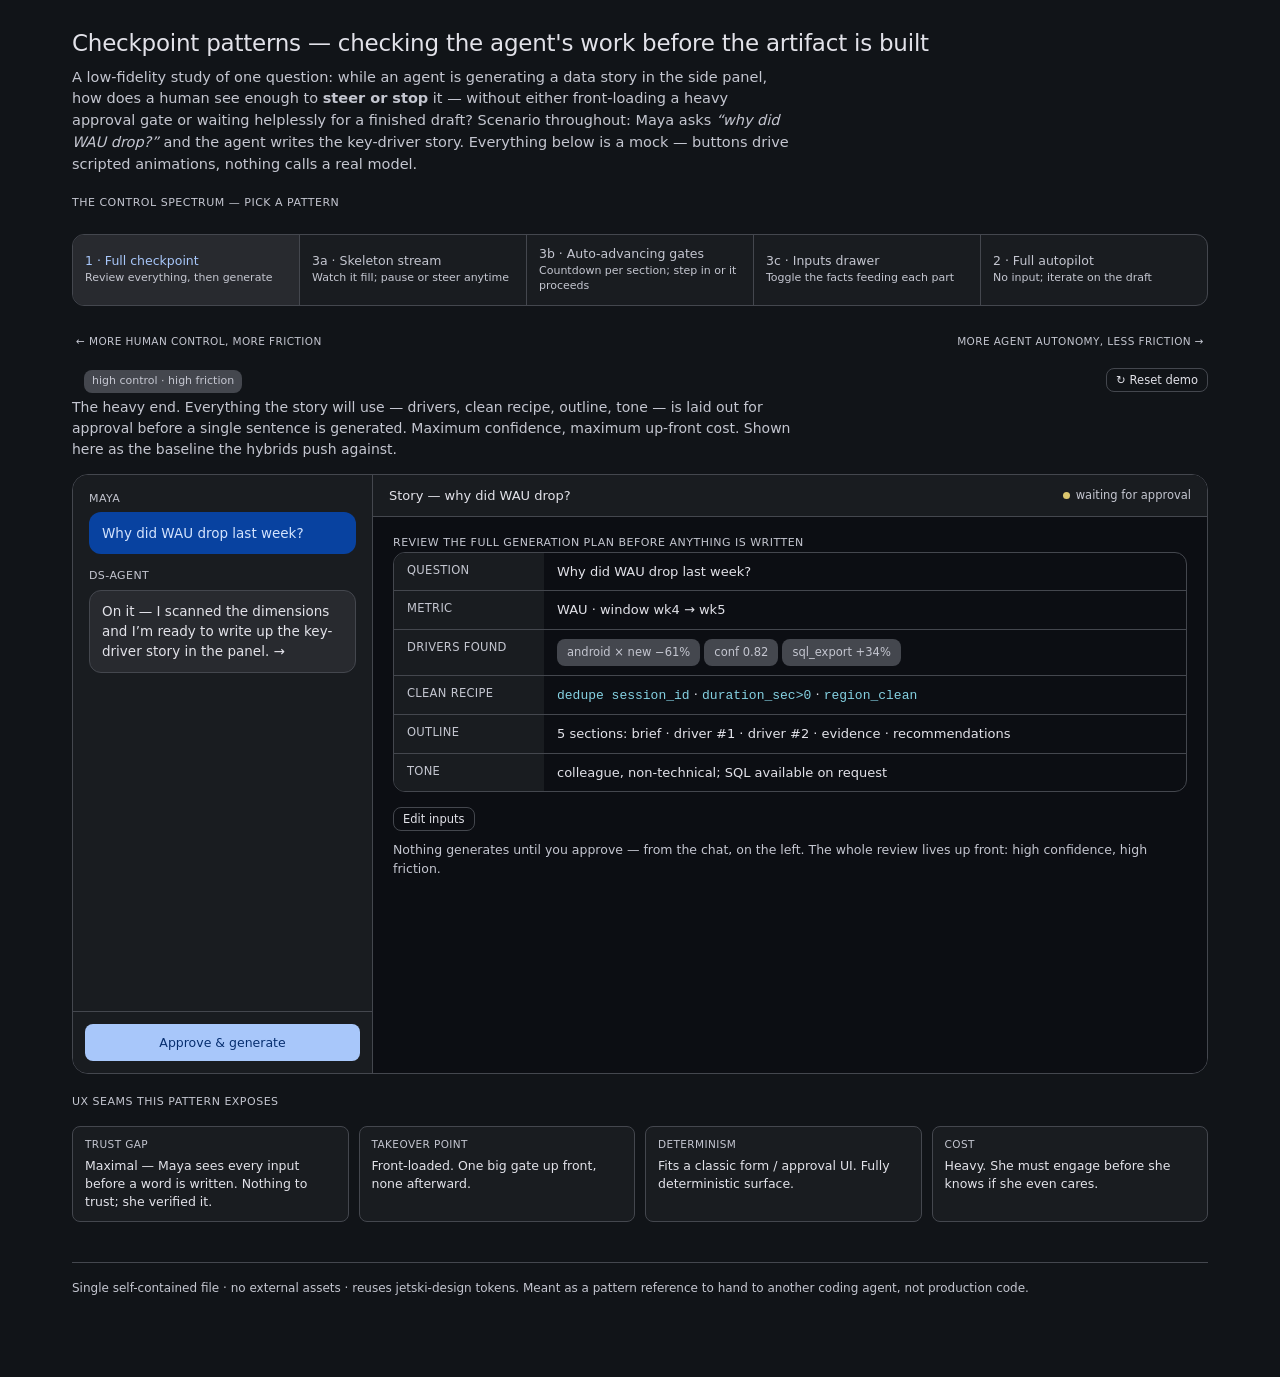
==== commit e0f7cd31: "checkpoint-patterns: fixed-height scroll, chart WIP previews, 3b out-of-sequence actions - Give the " ====
--- a/prototypes/checkpoint-patterns.html
+++ b/prototypes/checkpoint-patterns.html
@@ -79,12 +79,13 @@
 .stage-desc{color:var(--on-surface-variant); font-size:14px; margin:2px 0 14px; max-width:82ch}
 
 /* ---- the two-pane frame (chat + side panel) ---------------------------- */
+/* fixed-height screen — the panel scrolls internally rather than growing the page */
 .frame{display:grid; grid-template-columns:300px 1fr; gap:0;
   border:1px solid var(--outline-variant); border-radius:var(--r-lg); overflow:hidden;
-  min-height:560px; background:var(--surface-container-lowest)}
-@media (max-width:820px){ .frame{grid-template-columns:1fr} }
+  height:600px; background:var(--surface-container-lowest)}
+@media (max-width:820px){ .frame{grid-template-columns:1fr; height:auto} }
 .chat{border-right:1px solid var(--outline-variant); background:var(--surface-container-low);
-  display:flex; flex-direction:column}
+  display:flex; flex-direction:column; min-height:0}
 .chat-scroll{padding:16px; flex:1; overflow:auto}
 .chat .who{font-size:11px; letter-spacing:.4px; text-transform:uppercase;
   color:var(--on-surface-variant); margin:14px 0 5px}
@@ -98,7 +99,7 @@
 .btn.block{display:block; width:100%; text-align:center; padding:10px 13px}
 .chat-hint{font-size:12px; color:var(--on-surface-variant); line-height:1.4}
 
-.panel{position:relative; background:var(--surface-container-lowest); display:flex; flex-direction:column}
+.panel{position:relative; background:var(--surface-container-lowest); display:flex; flex-direction:column; min-height:0}
 .panel-bar{display:flex; align-items:center; gap:10px; padding:11px 16px;
   border-bottom:1px solid var(--outline-variant); background:var(--surface-container-low)}
 .panel-bar .title{font-size:13px; font-weight:500}
@@ -157,6 +158,29 @@
 .skel.w90{width:90%} .skel.w70{width:70%} .skel.w80{width:80%} .skel.w60{width:60%} .skel.w40{width:40%}
 .sec.paused .skel::after{animation-play-state:paused}
 
+/* generic shimmer for chart-shaped skeletons */
+.shimmer{position:relative; overflow:hidden; background:var(--surface-container-high)}
+.shimmer::after{content:""; position:absolute; inset:0;
+  background:linear-gradient(90deg, transparent, color-mix(in srgb,var(--on-surface) 8%,transparent), transparent);
+  transform:translateX(-100%); animation:shim 1.5s ease-in-out infinite}
+.sec.paused .shimmer::after{animation-play-state:paused}
+
+/* faux charts — skeleton while writing, then a simple figure (the artifact feel) */
+.chart{margin:11px 0 2px}
+.chart-cap{font-size:10.5px; letter-spacing:.3px; text-transform:uppercase;
+  color:var(--on-surface-variant); margin-top:7px}
+.chart-line{height:60px; border-radius:8px}
+.chart-bars{display:flex; align-items:flex-end; gap:7px; height:60px}
+.chart-bars .cbar{flex:1; border-radius:4px 4px 0 0; min-height:6px}
+.chart-grid{display:grid; grid-template-columns:repeat(12,1fr); gap:4px}
+.chart-grid .ccell{border-radius:3px; aspect-ratio:1}
+.chart svg{display:block; width:100%; height:60px}
+/* skeleton chart tells you what's coming + its progress */
+.chart-wip{display:flex; align-items:center; justify-content:space-between; gap:8px; margin-bottom:6px}
+.chart-type{font-size:10.5px; letter-spacing:.3px; text-transform:uppercase; color:var(--on-surface-variant)}
+.chart-step{font-size:11px; color:var(--secondary)}
+.chart-cap--ghost{color:var(--on-surface-variant); opacity:.65}
+
 /* prose paragraphs fade in as they're "written" */
 .sec-body p.rin{animation:rin .35s ease both}
 @keyframes rin{from{opacity:0}to{opacity:1}}
@@ -178,11 +202,7 @@
 /* per-section gate row / countdown */
 .gate{display:flex; align-items:center; gap:8px; margin-top:10px; flex-wrap:wrap;
   padding-top:10px; border-top:1px dashed var(--outline-variant)}
-.gate .lbl{font-size:11.5px; color:var(--tertiary)}
-.gate.cd-gate .lbl{flex:0 0 auto}
-.cd{flex:1; min-width:70px; height:5px; border-radius:3px; overflow:hidden;
-  background:var(--surface-container-high)}
-.cd-fill{height:100%; width:100%; background:var(--secondary)}
+.gate .lbl{font-size:11.5px; color:var(--tertiary); flex:1}
 
 /* steer / interrupt bar */
 .steerbar{border-top:1px solid var(--outline-variant); background:var(--surface-container-low);
@@ -265,20 +285,20 @@
    Shared story content (the key-driver story for "why did WAU drop?")
    ========================================================================= */
 const SECTIONS = [
-  { id:'brief', title:'Executive brief',
-    inputs:[{t:'WAU −18% wk/wk', c:'bad'},{t:'window: wk4→wk5', c:''},{t:'clean recipe applied', c:'good'}],
+  { id:'brief', title:'Executive brief', chart:'line-down', chartCap:'WAU · wk4 → wk5',
+    inputs:[{t:'WAU −18% wk/wk'},{t:'window: wk4→wk5'},{t:'clean recipe applied'}],
     body:['Weekly active users fell <strong>18%</strong> week over week. The drop is not broad — it concentrates in one slice, and one unrelated surface actually rose. Read on before reacting to the headline number.'] },
-  { id:'kd1', title:'Key driver #1 — android × new users',
-    inputs:[{t:'android × new  −61%', c:'bad'},{t:'confidence 0.82', c:'accent'},{t:'~55 combos scanned', c:''}],
+  { id:'kd1', title:'Key driver #1 — android × new users', chart:'bars', chartCap:'cohort × platform · Δ WAU',
+    inputs:[{t:'android × new −61%'},{t:'confidence 0.82'},{t:'~55 combos scanned'}],
     body:['Localising across ~55 dimension crossings, the loss sits almost entirely in <strong>new users on Android</strong> (≈ −61% vs prior week).','Single-dimension reads — platform alone, or cohort alone — understate it. The interaction is the story.'] },
-  { id:'kd2', title:'Key driver #2 — the sql_export surprise',
-    inputs:[{t:'sql_export +34%', c:'good'},{t:'not user-facing WAU', c:'warn'}],
+  { id:'kd2', title:'Key driver #2 — the sql_export surprise', chart:'line-up', chartCap:'sql_export · weekly runs',
+    inputs:[{t:'sql_export +34%'},{t:'not user-facing WAU'}],
     body:['Counter to the WAU dip, <strong>sql_export</strong> usage climbed 34%. It doesn’t offset the active-user loss, but it reframes the week: power users leaned in even as new-user onboarding stumbled.'] },
-  { id:'evidence', title:'Evidence',
-    inputs:[{t:'dedupe: session_id', c:''},{t:'duration_sec>0', c:''},{t:'region_clean', c:''}],
+  { id:'evidence', title:'Evidence', chart:'grid', chartCap:'≈55 combinations scanned',
+    inputs:[{t:'dedupe: session_id'},{t:'duration_sec>0'},{t:'region_clean'}],
     body:['All figures use the canonical clean recipe: de-dupe on <span class="mono">session_id</span>, drop <span class="mono">duration_sec ≤ 0</span>, normalise region. The full combination grid is available on request.'] },
-  { id:'recs', title:'Recommendations',
-    inputs:[{t:'2 actions', c:'accent'}],
+  { id:'recs', title:'Recommendations', chart:null,
+    inputs:[{t:'2 actions'}],
     body:['1) Pull the Android new-user onboarding funnel for wk5.','2) Interview 3–5 power users behind the sql_export rise — there may be a workflow worth productising.'] },
 ];
 
@@ -376,7 +396,7 @@
   const head = el('div','sec-head');
   head.appendChild(el('div','sec-num', String(idx+1)));
   head.appendChild(el('div','sec-title', sec.title));
-  const flag = el('div','sec-flag','queued'); flag.dataset.role='flag';
+  const flag = el('div','sec-flag',''); flag.dataset.role='flag';
   head.appendChild(flag);
   n.appendChild(head);
   const body = el('div','sec-body'); body.dataset.role='body';
@@ -385,11 +405,60 @@
 }
 function skeletonLines(widths){ const f=document.createDocumentFragment();
   widths.forEach(w=>f.appendChild(el('span','skel '+w))); return f; }
-/* chips are intentionally neutral — the pattern is the subject, not the colors */
+/* chips are intentionally neutral — the pattern is the subject, not the colors.
+   Only the inputs-drawer pattern still uses them (as its toggle interaction). */
 function chipRow(inputs, toggle){ const row=el('div','chips');
   inputs.forEach(inp=>{ const ch=el('span','chip'+(toggle?' toggle':''),
     inp.t + (toggle?' <span class="x">×</span>':'')); if(toggle) ch.dataset.on='1'; row.appendChild(ch); });
   return row; }
+
+/* faux chart — shimmering skeleton that also PREVIEWS what's being built:
+   the chart type, its caption, and (while writing) live work-in-progress steps. */
+function chartSkel(sec, mode){
+  const type = sec && sec.chart; if(!type) return document.createDocumentFragment();
+  mode = mode || 'building';
+  const wrap=el('div','chart');
+  const typeLabel = type==='bars' ? 'bar chart' : type==='grid' ? 'heatmap grid' : 'line chart';
+  const head=el('div','chart-wip');
+  head.innerHTML='<span class="chart-type">'+typeLabel+'</span><span class="chart-step" data-role="chartstep"></span>';
+  wrap.appendChild(head);
+  if(type==='bars'){ const g=el('div','chart-bars'); [45,72,33,90,58,28].forEach(h=>{ const b=el('span','cbar shimmer'); b.style.height=h+'%'; g.appendChild(b); }); wrap.appendChild(g); }
+  else if(type==='grid'){ const g=el('div','chart-grid'); for(let i=0;i<24;i++) g.appendChild(el('span','ccell shimmer')); wrap.appendChild(g); }
+  else { wrap.appendChild(el('div','chart-line shimmer')); }
+  if(sec.chartCap) wrap.appendChild(el('div','chart-cap chart-cap--ghost', sec.chartCap));
+  const stepEl = head.querySelector('[data-role=chartstep]');
+  if(mode==='preview'){
+    stepEl.textContent='renders on approve';
+  } else {
+    const steps=['querying rows…','applying clean recipe…','plotting…'];
+    let i=0; stepEl.textContent=steps[0];
+    const adv=()=>{ if(!stepEl.isConnected) return; i++; if(i<steps.length){ stepEl.textContent=steps[i]; setTimeout(adv,650); } };
+    setTimeout(adv,650);
+  }
+  return wrap;
+}
+/* resolved figure — simple, mostly-neutral, one accent (coral = erosion) */
+function chartFigure(type, sec){
+  if(!type) return document.createDocumentFragment();
+  const wrap=el('div','chart rin');
+  const NEU='var(--surface-variant)', ERO='var(--erosion)';
+  if(type==='bars'){
+    const g=el('div','chart-bars');
+    [{h:80},{h:64},{h:88},{h:24,ero:true},{h:70},{h:52}].forEach(d=>{ const b=el('span','cbar'); b.style.height=d.h+'%'; b.style.background=d.ero?ERO:NEU; g.appendChild(b); });
+    wrap.appendChild(g);
+  } else if(type==='grid'){
+    const g=el('div','chart-grid'); const hot=new Set([9,10,21]);
+    for(let i=0;i<24;i++){ const c=el('span','ccell'); c.style.background = hot.has(i)?ERO : (i%4===0?NEU:'var(--surface-container-high)'); g.appendChild(c); }
+    wrap.appendChild(g);
+  } else {
+    const up = type==='line-up';
+    const pts = up ? '0,27 18,24 36,20 54,15 72,11 100,4' : '0,6 20,9 40,11 60,16 80,22 100,29';
+    const stroke = up ? 'var(--c1)' : ERO;
+    wrap.innerHTML='<svg viewBox="0 0 100 32" preserveAspectRatio="none"><polyline fill="none" stroke="'+stroke+'" stroke-width="1.6" stroke-linecap="round" stroke-linejoin="round" points="'+pts+'"/></svg>';
+  }
+  if(sec && sec.chartCap) wrap.appendChild(el('div','chart-cap', sec.chartCap));
+  return wrap;
+}
 
 /* shared panel frame */
 function makeFrame(panelBarTitle){
@@ -418,21 +487,23 @@
   const {skeletonMs=STREAM_SKELETON, paraMs=STREAM_PARA, isCancelled=()=>false, waitIfPaused=async()=>{}} = opts;
   node.className='sec active';
   node.querySelector('[data-role=flag]').textContent='writing…';
+  node.scrollIntoView({block:'nearest'});
   const b = node.querySelector('[data-role=body]');
   const steer = b.querySelector('.steer-note'); const steerHtml = steer?steer.outerHTML:'';
   b.innerHTML=''; if(steerHtml) b.insertAdjacentHTML('beforeend',steerHtml);
   b.appendChild(skeletonLines(['w90','w80','w60']));
+  b.appendChild(chartSkel(sec));
   await sleep(skeletonMs); await waitIfPaused(); if(isCancelled()) return;
   b.innerHTML=''; if(steerHtml) b.insertAdjacentHTML('beforeend',steerHtml);
-  b.appendChild(chipRow(sec.inputs,false));
   for(const p of sec.body){
     await waitIfPaused(); if(isCancelled()) return;
     const para = el('p','rin', p); b.appendChild(para);
     await sleep(paraMs);
   }
+  b.appendChild(chartFigure(sec.chart, sec));
   if(node.dataset.steer) b.insertAdjacentHTML('beforeend','<p class="rin" style="color:var(--secondary);font-size:12px">↳ adjusted per your steer.</p>');
   node.className='sec done';
-  node.querySelector('[data-role=flag]').textContent='done';
+  node.querySelector('[data-role=flag]').textContent='';
 }
 
 /* ============================ 1 · FULL CHECKPOINT ======================== */
@@ -572,42 +643,74 @@
 /* ============ 3b · AUTO-ADVANCING GATES (non-blocking countdown) ======== */
 builders.hybridGates = function(){
   const {frame, body, chat, setStatus} = makeFrame();
-  let cancelled=false; const timers=[];
+  let cancelled=false; const timers=[]; let pre=[];   // pre[i] = 'skip' | {edit} | null
   function clearTimers(){ timers.forEach(t=>{clearTimeout(t); clearInterval(t);}); timers.length=0; }
   function reset(){
-    cancelled=false; clearTimers();
+    cancelled=false; clearTimers(); pre=[];
     setStatus('','idle'); body.innerHTML='';
-    body.appendChild(el('div','micro','Each section previews with a countdown — it auto-writes unless you step in'));
-    body.appendChild(el('div','notice','A checkpoint that never blocks. While one section is being written — time you’re waiting anyway — the <strong>next</strong> section’s plan shows with a short countdown. Ignore it and it proceeds; or edit the plan, skip the section, or write-now before the timer runs out.'));
+    body.appendChild(el('div','micro','The current section counts down; you can act on any later section ahead of its turn'));
+    body.appendChild(el('div','notice','A checkpoint that never blocks. The section being written next shows a short countdown — ignore it and it proceeds. But you don’t have to wait your turn: every later section carries skip / edit too, so if you already see an issue further down, act on it now and the run honors it when it arrives.'));
     chat.setAction('Start generating', run);
   }
+  /* lightweight controls on any not-yet-written section, so the user can act out of sequence */
+  function aheadControls(node, i){
+    const b=node.querySelector('[data-role=body]'); b.innerHTML='';
+    b.appendChild(skeletonLines(['w70','w40']));
+    const g=el('div','gate ahead');
+    g.innerHTML='<span class="lbl" style="color:var(--on-surface-variant)">queued</span>';
+    const editB=el('button','btn ghost tiny','Edit'); const skipB=el('button','btn ghost tiny','Skip');
+    g.appendChild(editB); g.appendChild(skipB); node.appendChild(g);
+    skipB.onclick=()=>{ pre[i]='skip'; node.className='sec queued'; node.querySelector('[data-role=flag]').textContent='will skip';
+      b.innerHTML='<p style="font-size:12px">— will skip —</p>'; g.remove(); };
+    editB.onclick=()=>{ g.innerHTML='';
+      const inp=el('input'); inp.placeholder='queue an edit for this section…'; inp.style.cssText=INPUT_CSS;
+      const ok=el('button','btn primary tiny','Queue'); g.appendChild(inp); g.appendChild(ok); inp.focus();
+      ok.onclick=()=>{ const v=inp.value||'(noted)'; pre[i]={edit:v}; g.remove();
+        node.querySelector('[data-role=flag]').textContent='edit queued';
+        b.insertAdjacentElement('afterbegin', el('div','steer-note','<span class="k">edit queued</span><span>'+v+'</span>')); };
+    };
+  }
+  /* resolve a section's decision: honor any pre-decision instantly, else run the countdown */
+  async function decide(i){
+    const n=nodes[i];
+    if(n) n.querySelectorAll('.gate.ahead').forEach(g=>g.remove());
+    if(pre[i]==='skip') return 'skip';
+    if(pre[i] && pre[i].edit){ n.dataset.steer=pre[i].edit; return 'approve'; }
+    return await preview(nodes[i], SECTIONS[i]);
+  }
+  let nodes=[];
   /* preview the upcoming section with a live countdown; resolves 'approve' | 'skip'.
      Runs concurrently with the previous section's write, so it adds no latency. */
   function preview(node, sec){
     return new Promise(resolve=>{
       node.className='sec active';
       node.querySelector('[data-role=flag]').textContent='up next';
+      node.scrollIntoView({block:'nearest'});
       const b=node.querySelector('[data-role=body]'); b.innerHTML='';
-      b.appendChild(el('div','micro','will use these inputs'));
-      b.appendChild(chipRow(sec.inputs,false));
+      b.appendChild(el('div','micro','preview'));
       b.appendChild(skeletonLines(['w90','w70']));
+      b.appendChild(chartSkel(sec,'preview'));
       const g=el('div','gate cd-gate');
-      const lbl=el('span','lbl');
-      const cd=el('div','cd'); const fill=el('div','cd-fill'); cd.appendChild(fill);
-      const editB=el('button','btn tiny','Edit'); const skipB=el('button','btn ghost tiny','Skip'); const nowB=el('button','btn primary tiny','Write now');
-      g.appendChild(lbl); g.appendChild(cd); g.appendChild(editB); g.appendChild(skipB); g.appendChild(nowB);
+      const lbl=el('span','lbl','auto-writes when the timer ends');
+      const editB=el('button','btn tiny','Edit'); const skipB=el('button','btn ghost tiny','Skip');
+      const nowB=el('button','btn primary tiny','');   // the countdown lives in this button
+      g.appendChild(lbl); g.appendChild(editB); g.appendChild(skipB); g.appendChild(nowB);
       node.appendChild(g);
       let left=CD_SECONDS, done=false;
-      lbl.textContent='writes in '+left+'s';
-      requestAnimationFrame(()=>{ fill.style.transition='width '+CD_SECONDS+'s linear'; fill.style.width='0%'; });
-      const tick=setInterval(()=>{ left--; if(left>=0) lbl.textContent='writes in '+Math.max(left,0)+'s'; }, 1000); timers.push(tick);
+      const paint=()=>{ nowB.textContent = left>0 ? ('Write now · '+left) : 'Writing…'; };
+      paint();
+      const tick=setInterval(()=>{ left--; if(left>=0) paint(); }, 1000); timers.push(tick);
       const to=setTimeout(()=>fin('approve'), CD_SECONDS*1000); timers.push(to);
       function fin(d){ if(done)return; done=true; clearInterval(tick); clearTimeout(to); g.remove(); resolve(d); }
-      editB.onclick=()=>{ clearInterval(tick); clearTimeout(to); fill.style.transition='none';
+      editB.onclick=()=>{ clearInterval(tick); clearTimeout(to);
+        // hold this section while editing — freeze its shimmer so it doesn't read as "still generating"
+        node.classList.add('paused');
+        node.querySelector('[data-role=flag]').textContent='editing';
+        const stepEl=node.querySelector('[data-role=chartstep]'); if(stepEl) stepEl.textContent='paused for your edit';
         g.innerHTML='';
         const inp=el('input'); inp.placeholder='adjust the plan for this section…'; inp.style.cssText=INPUT_CSS;
         const ok=el('button','btn primary tiny','Approve with edit'); g.appendChild(inp); g.appendChild(ok); inp.focus();
-        ok.onclick=()=>{ node.dataset.steer=inp.value||'1'; fin('approve'); };
+        ok.onclick=()=>{ node.dataset.steer=inp.value||'1'; node.classList.remove('paused'); fin('approve'); };
       };
       skipB.onclick=()=>fin('skip');
       nowB.onclick=()=>fin('approve');
@@ -618,26 +721,28 @@
     if(decision==='skip'){ node.className='sec queued'; b.innerHTML='<p style="font-size:12px">— skipped by you —</p>'; node.querySelector('[data-role=flag]').textContent='skipped'; return; }
     node.className='sec active';
     node.querySelector('[data-role=flag]').textContent='writing…';
-    b.innerHTML=''; b.appendChild(skeletonLines(['w90','w80','w60']));
+    node.scrollIntoView({block:'nearest'});
+    b.innerHTML=''; b.appendChild(skeletonLines(['w90','w80','w60'])); b.appendChild(chartSkel(sec));
     await sleep(WRITE_MS); if(cancelled)return;
     b.innerHTML='';
     if(node.dataset.steer && node.dataset.steer!=='1') b.appendChild(el('div','steer-note','<span class="k">your edit</span><span>'+node.dataset.steer+'</span>'));
-    b.appendChild(chipRow(sec.inputs,false));
     sec.body.forEach(p=>b.appendChild(el('p','rin',p)));
-    node.className='sec done'; node.querySelector('[data-role=flag]').textContent='done';
+    b.appendChild(chartFigure(sec.chart, sec));
+    node.className='sec done'; node.querySelector('[data-role=flag]').textContent='';
   }
   async function run(){
-    cancelled=false; clearTimers();
+    cancelled=false; clearTimers(); pre=[];
     setStatus('live','generating'); body.innerHTML='';
-    chat.setHint('Each section auto-writes on its countdown — step in from the panel to edit or skip →');
-    const nodes = SECTIONS.map((s,i)=>{ const n=sectionNode(s,i); body.appendChild(n); return n; });
-    // preview the first section (nothing writing yet), then overlap thereafter
-    let dec = await preview(nodes[0], SECTIONS[0]); if(cancelled)return;
+    chat.setHint('The current section counts down — or skip / edit any later section right now →');
+    // render the whole outline; every section is actionable ahead of its turn
+    nodes = SECTIONS.map((s,i)=>{ const n=sectionNode(s,i); body.appendChild(n); aheadControls(n,i); return n; });
+    // decide section 0 (nothing writing yet), then overlap decision-of-next with write-of-current
+    let dec = await decide(0); if(cancelled)return;
     for(let i=0;i<SECTIONS.length;i++){
       if(cancelled)return;
       const writeP = write(nodes[i], SECTIONS[i], dec);
       if(i+1 < SECTIONS.length){
-        const [,nextDec] = await Promise.all([writeP, preview(nodes[i+1], SECTIONS[i+1])]);
+        const [,nextDec] = await Promise.all([writeP, decide(i+1)]);
         dec = nextDec;
       } else {
         await writeP;
@@ -680,18 +785,21 @@
       const n=nodes[i], sec=SECTIONS[i];
       n.className='sec active';
       n.querySelector('[data-role=flag]').textContent='inputs — click to exclude';
+      n.scrollIntoView({block:'nearest'});
       const b=n.querySelector('[data-role=body]');
       b.innerHTML='';
       b.appendChild(el('div','micro','facts feeding this section'));
       b.appendChild(makeToggleRow(sec,n));
       b.appendChild(skeletonLines(['w90','w70']));
+      b.appendChild(chartSkel(sec));
       await sleep(INPUTS_WINDOW);
       if(cancelled)return;
       const kept=[...b.querySelectorAll('.chip')].filter(c=>c.dataset.on==='1').map(c=>c.textContent.replace('×','').trim());
-      b.querySelectorAll('.skel').forEach(s=>s.remove());
+      b.querySelectorAll('.skel, .chart').forEach(s=>s.remove());
       sec.body.forEach(p=>b.appendChild(el('p','rin',p)));
+      b.appendChild(chartFigure(sec.chart, sec));
       if(n.dataset.edited) b.appendChild(el('p','rin','<span style="color:var(--secondary);font-size:12px">↳ re-written using only the inputs you kept ('+kept.length+').</span>'));
-      n.className='sec done'; n.querySelector('[data-role=flag]').textContent='done';
+      n.className='sec done'; n.querySelector('[data-role=flag]').textContent='';
     }
     if(cancelled)return;
     setStatus('done','complete'); chat.setHint('Story complete. Reset the demo to run again.');
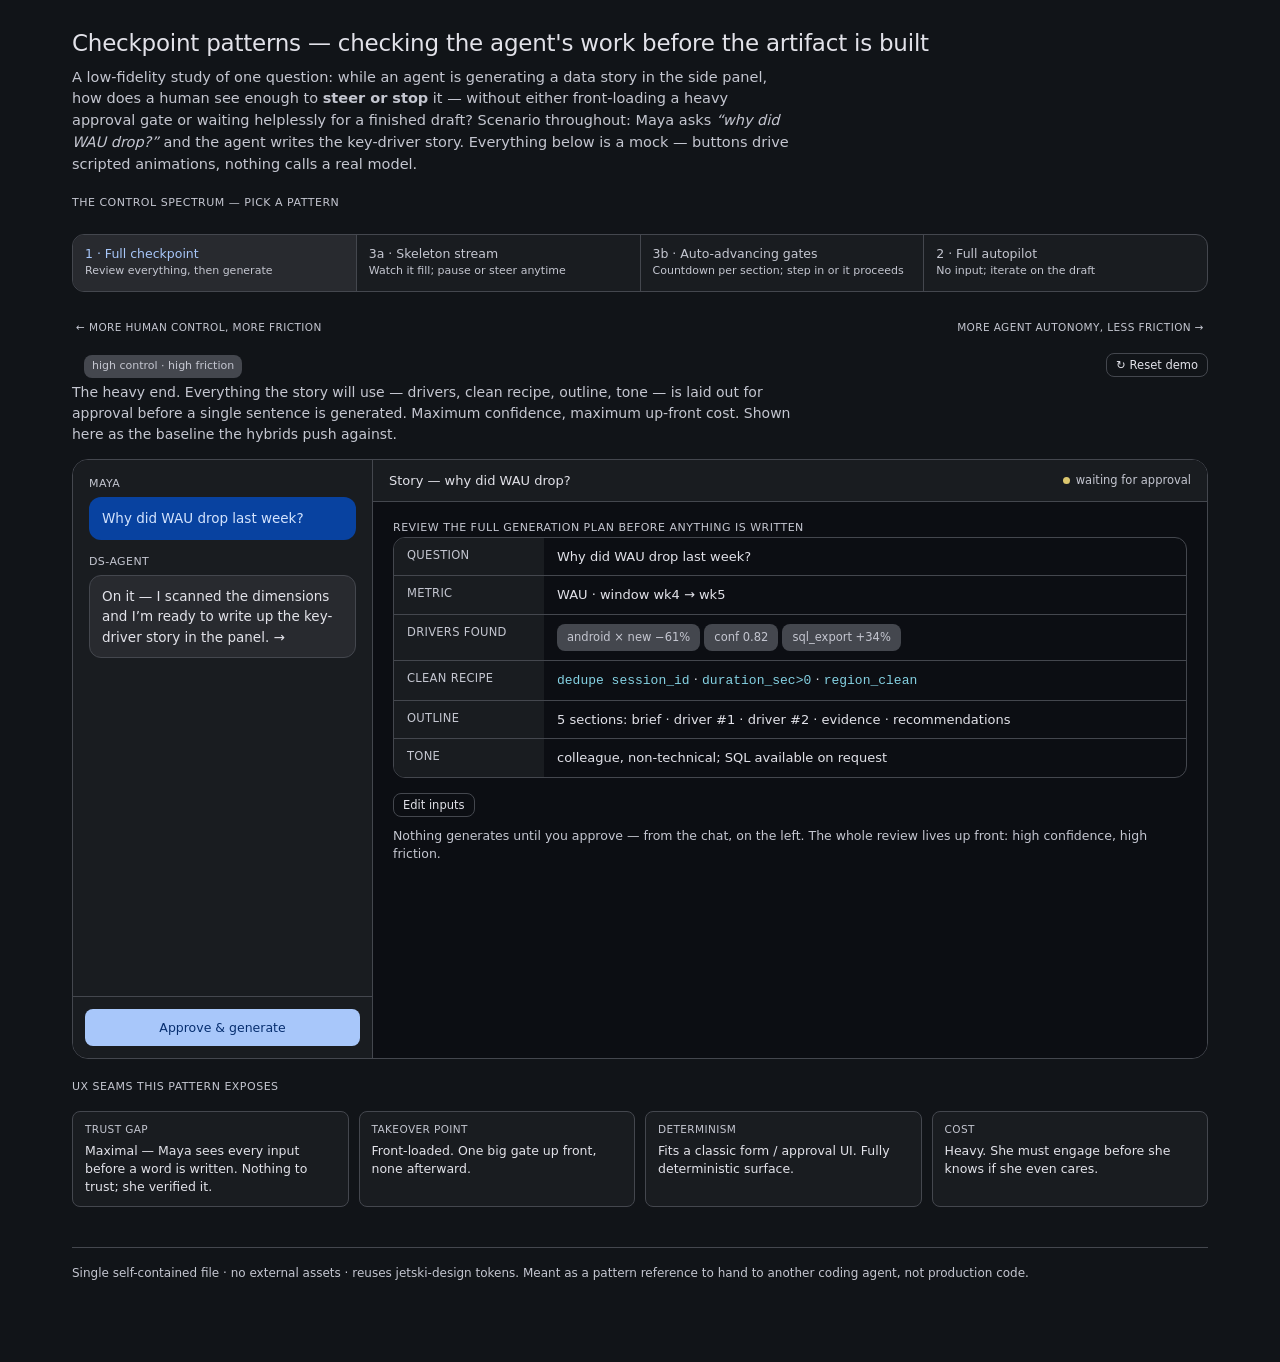
==== commit 056abd6a: "Remove 3c (inputs drawer) pattern Drop the inputs-drawer hybrid and its now-unused helpers (chipRow " ====
--- a/prototypes/checkpoint-patterns.html
+++ b/prototypes/checkpoint-patterns.html
@@ -185,19 +185,11 @@
 .sec-body p.rin{animation:rin .35s ease both}
 @keyframes rin{from{opacity:0}to{opacity:1}}
 
-/* input chips (the "what's going in") */
+/* neutral chips — used only in the checkpoint plan review */
 .chips{display:flex; flex-wrap:wrap; gap:6px; margin:8px 0 2px}
 .chip{display:inline-flex; align-items:center; gap:6px; font-size:11.5px; font-weight:500;
   padding:4px 9px; border-radius:var(--r-sm); background:var(--surface-variant);
   color:var(--on-surface-variant); border:1px solid transparent; cursor:default}
-.chip.accent{background:var(--primary-container); color:var(--on-primary-container)}
-.chip.good{background:var(--good-container); color:var(--good)}
-.chip.warn{background:var(--tertiary-container); color:var(--on-tertiary-container)}
-.chip.bad{background:var(--error-container); color:var(--on-error-container)}
-.chip.toggle{cursor:pointer; transition:opacity .12s, filter .12s}
-.chip.toggle:hover{filter:brightness(1.1)}
-.chip.off{opacity:.4; text-decoration:line-through; background:var(--surface-container-high)}
-.chip .x{opacity:.7; font-weight:600}
 
 /* per-section gate row / countdown */
 .gate{display:flex; align-items:center; gap:8px; margin-top:10px; flex-wrap:wrap;
@@ -278,8 +270,7 @@
 const STREAM_GAP      = 550;    // pause between finished sections
 const CD_SECONDS      = 4;      // per-section countdown before auto-write
 const WRITE_MS        = 2200;   // how long a section takes to write
-const INPUTS_WINDOW   = 1600;   // window to toggle inputs before prose commits
-const INPUT_CSS = 'flex:1;background:var(--surface-container);border:1px solid var(--outline-variant);border-radius:var(--r-xl);padding:6px 11px;color:var(--on-surface);font-family:inherit;font-size:12px';
+const INPUT_CSS ='flex:1;background:var(--surface-container);border:1px solid var(--outline-variant);border-radius:var(--r-xl);padding:6px 11px;color:var(--on-surface);font-family:inherit;font-size:12px';
 
 /* =========================================================================
    Shared story content (the key-driver story for "why did WAU drop?")
@@ -309,7 +300,6 @@
   { key:'checkpoint',   tag:'1 · Full checkpoint',       sub:'Review everything, then generate', ctrl:'high' },
   { key:'hybridStream', tag:'3a · Skeleton stream',      sub:'Watch it fill; pause or steer anytime', ctrl:'mid' },
   { key:'hybridGates',  tag:'3b · Auto-advancing gates', sub:'Countdown per section; step in or it proceeds', ctrl:'mid' },
-  { key:'hybridInputs', tag:'3c · Inputs drawer',        sub:'Toggle the facts feeding each part', ctrl:'mid' },
   { key:'autopilot',    tag:'2 · Full autopilot',        sub:'No input; iterate on the draft', ctrl:'low' },
 ];
 
@@ -331,12 +321,6 @@
     ['Takeover point','During the countdown — which overlaps the previous section’s write, so it costs no extra wait.'],
     ['Determinism','Plan + inputs shown deterministically; the timer gates the probabilistic write, defaulting to proceed.'],
     ['Cost','Near-zero. Silence = consent; intervention is the exception, not the step.'],
-  ],
-  hybridInputs:[
-    ['Trust gap','Content-level — she sees the exact facts feeding each section and can veto them.'],
-    ['Takeover point','Toggle any input chip off while it shimmers; the section re-plans around what she keeps.'],
-    ['Determinism','The inputs are deterministic data; she edits data, not prose.'],
-    ['Cost','Low-medium. Iterate on the evidence, not the wording.'],
   ],
   autopilot:[
     ['Trust gap','Deferred — nothing to check until the whole draft lands.'],
@@ -405,12 +389,6 @@
 }
 function skeletonLines(widths){ const f=document.createDocumentFragment();
   widths.forEach(w=>f.appendChild(el('span','skel '+w))); return f; }
-/* chips are intentionally neutral — the pattern is the subject, not the colors.
-   Only the inputs-drawer pattern still uses them (as its toggle interaction). */
-function chipRow(inputs, toggle){ const row=el('div','chips');
-  inputs.forEach(inp=>{ const ch=el('span','chip'+(toggle?' toggle':''),
-    inp.t + (toggle?' <span class="x">×</span>':'')); if(toggle) ch.dataset.on='1'; row.appendChild(ch); });
-  return row; }
 
 /* faux chart — shimmering skeleton that also PREVIEWS what's being built:
    the chart type, its caption, and (while writing) live work-in-progress steps. */
@@ -753,60 +731,6 @@
   return {node:frame, start:reset, reset:()=>{cancelled=true; clearTimers(); reset();}};
 };
 
-/* ============================ 3c · INPUTS DRAWER ======================== */
-builders.hybridInputs = function(){
-  const {frame, body, chat, setStatus} = makeFrame();
-  let cancelled=false;
-  function reset(){
-    cancelled=false;
-    setStatus('','idle');
-    body.innerHTML='';
-    body.appendChild(el('div','micro','See the facts feeding each section; toggle any off while it forms'));
-    body.appendChild(el('div','notice','Iterate on the <strong>evidence</strong>, not the wording. Each forming section carries the input chips it’s built from. Click a chip to exclude that fact before the prose commits — Maya edits data, the agent re-writes around it.'));
-    chat.setAction('Start generating', run);
-  }
-  function makeToggleRow(sec, node){
-    const row = chipRow(sec.inputs, true);
-    row.querySelectorAll('.chip').forEach(ch=>{
-      ch.onclick=()=>{ const on=ch.dataset.on==='1'; ch.dataset.on=on?'0':'1'; ch.classList.toggle('off',on);
-        node.dataset.edited='1';
-        node.querySelector('[data-role=flag]').textContent='inputs edited'; };
-    });
-    return row;
-  }
-  async function run(){
-    cancelled=false;
-    setStatus('live','building — inputs are editable');
-    body.innerHTML='';
-    chat.setHint('Click any input chip to exclude that fact before its section commits →');
-    const nodes = SECTIONS.map((s,i)=>{ const n=sectionNode(s,i); body.appendChild(n); return n; });
-    for(let i=0;i<SECTIONS.length;i++){
-      if(cancelled)return;
-      const n=nodes[i], sec=SECTIONS[i];
-      n.className='sec active';
-      n.querySelector('[data-role=flag]').textContent='inputs — click to exclude';
-      n.scrollIntoView({block:'nearest'});
-      const b=n.querySelector('[data-role=body]');
-      b.innerHTML='';
-      b.appendChild(el('div','micro','facts feeding this section'));
-      b.appendChild(makeToggleRow(sec,n));
-      b.appendChild(skeletonLines(['w90','w70']));
-      b.appendChild(chartSkel(sec));
-      await sleep(INPUTS_WINDOW);
-      if(cancelled)return;
-      const kept=[...b.querySelectorAll('.chip')].filter(c=>c.dataset.on==='1').map(c=>c.textContent.replace('×','').trim());
-      b.querySelectorAll('.skel, .chart').forEach(s=>s.remove());
-      sec.body.forEach(p=>b.appendChild(el('p','rin',p)));
-      b.appendChild(chartFigure(sec.chart, sec));
-      if(n.dataset.edited) b.appendChild(el('p','rin','<span style="color:var(--secondary);font-size:12px">↳ re-written using only the inputs you kept ('+kept.length+').</span>'));
-      n.className='sec done'; n.querySelector('[data-role=flag]').textContent='';
-    }
-    if(cancelled)return;
-    setStatus('done','complete'); chat.setHint('Story complete. Reset the demo to run again.');
-  }
-  return {node:frame, start:reset, reset:()=>{cancelled=true; reset();}};
-};
-
 /* =========================================================================
    Wire up: build all stages + spectrum switcher
    ========================================================================= */
@@ -819,7 +743,6 @@
     checkpoint:'The heavy end. Everything the story will use — drivers, clean recipe, outline, tone — is laid out for approval before a single sentence is generated. Maximum confidence, maximum up-front cost. Shown here as the baseline the hybrids push against.',
     hybridStream:'Middle ground · the streaming outline. The entire outline renders first as ghost sections, then fills slowly, top to bottom. One bar does both moves: pause to freeze the run and drop a note on a not-yet-written section, or type a steer that pins to whatever’s being written without stopping it. (This merges the two earlier stream variants — pausing and steering were the same pattern seen from two angles.)',
     hybridGates:'Middle ground · the countdown. A checkpoint that never blocks. While one section is being written — time Maya is waiting anyway — the next section’s plan appears with a short countdown. Ignore it and it writes itself; or edit the plan, skip the section, or write-now before the timer expires. Oversight with no added latency.',
-    hybridInputs:'Middle ground · the evidence. Iterate on the facts, not the wording. Every forming section carries the input chips it’s built from; click one to exclude that fact before the prose commits. Maya edits the data going in; the agent writes around what she keeps.',
     autopilot:'The light end. No up-front input; the agent writes the whole draft and Maya reacts to the finished thing. Frictionless to start, but there’s no seam to grab if it heads the wrong way — a bad run isn’t caught until it’s fully built.',
   })[key];
 }
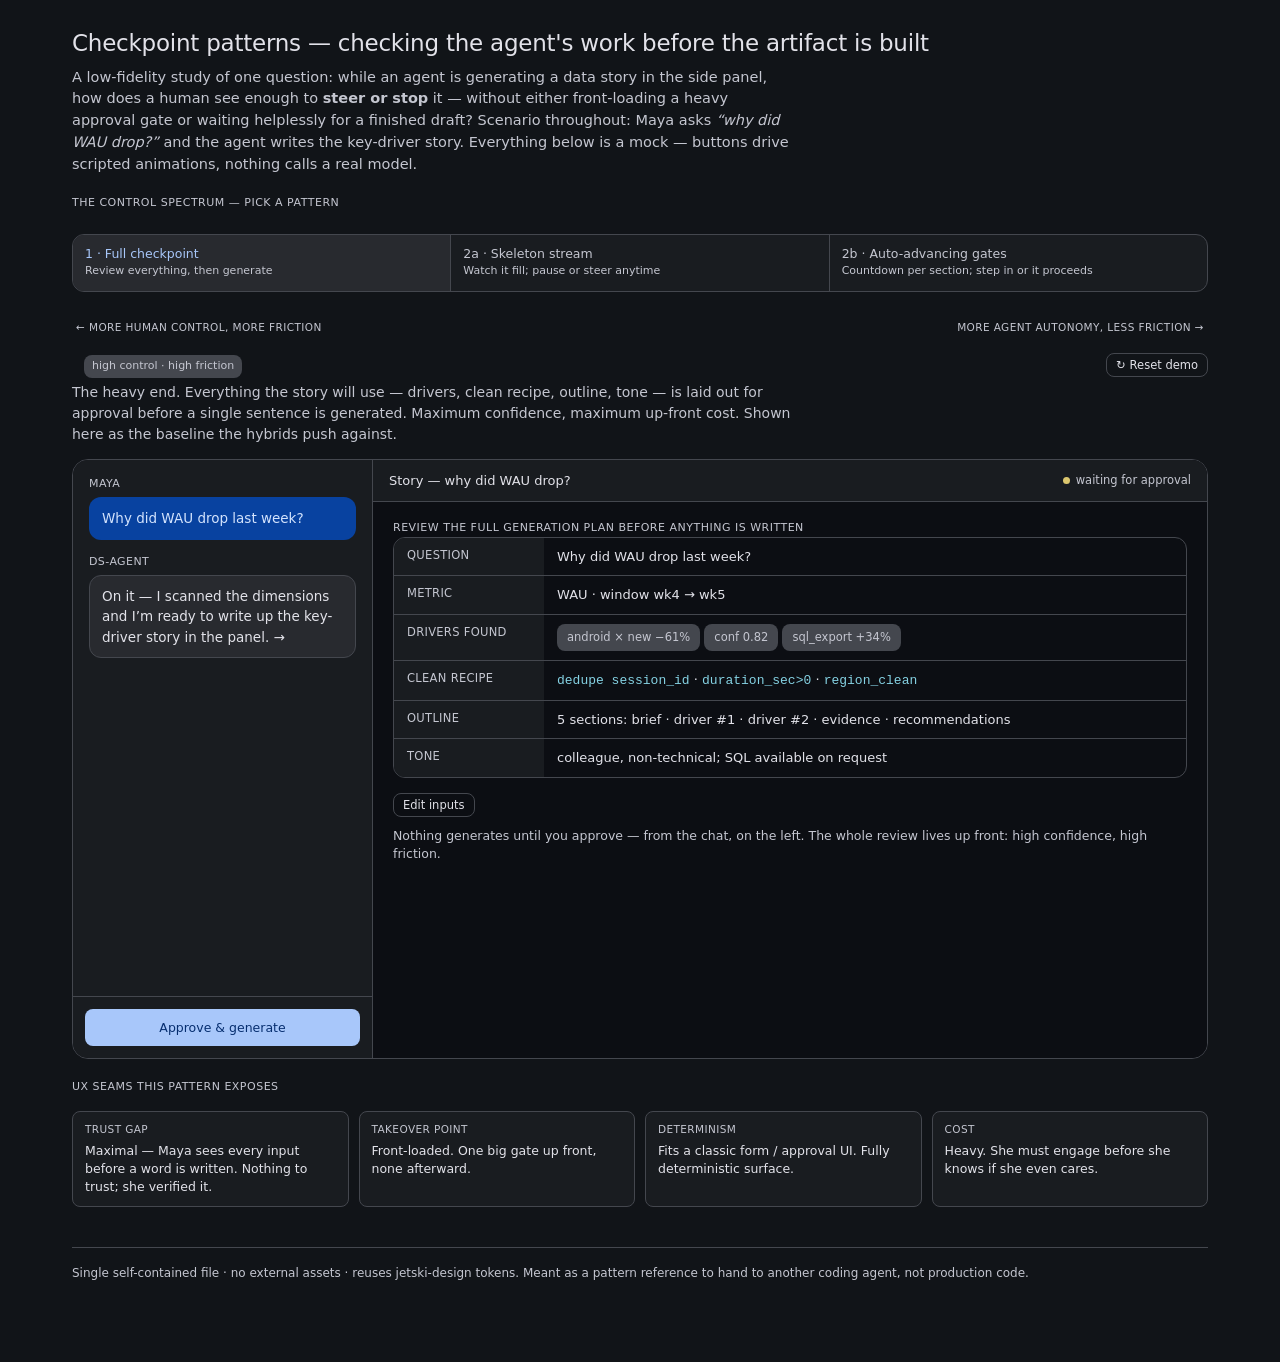
==== commit 0465e43a: "Remove Full autopilot; renumber hybrids 3a/3b -> 2a/2b Drop the autopilot pattern and its seams/desc" ====
--- a/prototypes/checkpoint-patterns.html
+++ b/prototypes/checkpoint-patterns.html
@@ -298,9 +298,8 @@
    ========================================================================= */
 const PROTOS = [
   { key:'checkpoint',   tag:'1 · Full checkpoint',       sub:'Review everything, then generate', ctrl:'high' },
-  { key:'hybridStream', tag:'3a · Skeleton stream',      sub:'Watch it fill; pause or steer anytime', ctrl:'mid' },
-  { key:'hybridGates',  tag:'3b · Auto-advancing gates', sub:'Countdown per section; step in or it proceeds', ctrl:'mid' },
-  { key:'autopilot',    tag:'2 · Full autopilot',        sub:'No input; iterate on the draft', ctrl:'low' },
+  { key:'hybridStream', tag:'2a · Skeleton stream',      sub:'Watch it fill; pause or steer anytime', ctrl:'mid' },
+  { key:'hybridGates',  tag:'2b · Auto-advancing gates', sub:'Countdown per section; step in or it proceeds', ctrl:'mid' },
 ];
 
 const SEAMS = {
@@ -321,12 +320,6 @@
     ['Takeover point','During the countdown — which overlaps the previous section’s write, so it costs no extra wait.'],
     ['Determinism','Plan + inputs shown deterministically; the timer gates the probabilistic write, defaulting to proceed.'],
     ['Cost','Near-zero. Silence = consent; intervention is the exception, not the step.'],
-  ],
-  autopilot:[
-    ['Trust gap','Deferred — nothing to check until the whole draft lands.'],
-    ['Takeover point','Only after generation. No seam to grab mid-flight.'],
-    ['Determinism','Opaque while running; a black box that emits a result.'],
-    ['Cost','Zero up front, but wrong-direction runs waste the whole generation.'],
   ],
 };
 
@@ -518,36 +511,7 @@
   return {node:frame, start:reset, reset};
 };
 
-/* ============================ 2 · FULL AUTOPILOT ======================== */
-builders.autopilot = function(){
-  const {frame, body, panel, chat, setStatus} = makeFrame();
-  let cancelled=false;
-  function reset(){
-    cancelled=false;
-    const s=panel.querySelector('.steerbar'); if(s)s.remove();
-    setStatus('','idle');
-    body.innerHTML='';
-    body.appendChild(el('div','micro','No input requested — the agent just writes the whole thing'));
-    body.appendChild(el('div','notice','Autopilot: Maya gives no up-front steer. She watches the finished draft appear, then iterates. Simple — but a wrong-direction run isn’t caught until it’s fully built.'));
-    chat.setAction('Generate story', run);
-  }
-  async function run(){
-    cancelled=false;
-    setStatus('live','generating — no seams to grab');
-    body.innerHTML='';
-    const nodes = SECTIONS.map((s,i)=>{ const n=sectionNode(s,i); body.appendChild(n); return n; });
-    chat.setHint('Writing the whole draft… no seams to grab mid-flight.');
-    for(let i=0;i<SECTIONS.length;i++){ if(cancelled)return; await fillSection(nodes[i], SECTIONS[i], {isCancelled:()=>cancelled}); }
-    if(cancelled)return;
-    setStatus('done','complete');
-    // iteration happens in the one chat input (left) — never a second box on the right
-    chat.setInput('Now iterate on the finished draft — e.g. “lead with sql_export”',
-      v=>chat.setHint('…re-running the whole story with your note: “'+v+'”'), 'Revise');
-  }
-  return {node:frame, start:reset, reset:()=>{cancelled=true; reset();}};
-};
-
-/* ============ 3a · SKELETON STREAM (merged: pause + steer) ============== */
+/* ============ 2a · SKELETON STREAM (merged: pause + steer) ============== */
 builders.hybridStream = function(){
   const {frame, body, panel, chat, setStatus} = makeFrame();
   let paused=false, cancelled=false, resumeSignal=null, nodes=[], currentIdx=0;
@@ -618,7 +582,7 @@
   return {node:frame, start:reset, reset:()=>{cancelled=true; paused=false; if(resumeSignal){resumeSignal();resumeSignal=null;} reset();}};
 };
 
-/* ============ 3b · AUTO-ADVANCING GATES (non-blocking countdown) ======== */
+/* ============ 2b · AUTO-ADVANCING GATES (non-blocking countdown) ======== */
 builders.hybridGates = function(){
   const {frame, body, chat, setStatus} = makeFrame();
   let cancelled=false; const timers=[]; let pre=[];   // pre[i] = 'skip' | {edit} | null
@@ -669,13 +633,13 @@
       b.appendChild(skeletonLines(['w90','w70']));
       b.appendChild(chartSkel(sec,'preview'));
       const g=el('div','gate cd-gate');
-      const lbl=el('span','lbl','auto-writes when the timer ends');
+      const lbl=el('span','lbl','auto-approves when the timer ends');
       const editB=el('button','btn tiny','Edit'); const skipB=el('button','btn ghost tiny','Skip');
       const nowB=el('button','btn primary tiny','');   // the countdown lives in this button
       g.appendChild(lbl); g.appendChild(editB); g.appendChild(skipB); g.appendChild(nowB);
       node.appendChild(g);
       let left=CD_SECONDS, done=false;
-      const paint=()=>{ nowB.textContent = left>0 ? ('Write now · '+left) : 'Writing…'; };
+      const paint=()=>{ nowB.textContent = left>0 ? ('Approve · '+left) : 'Approve'; };
       paint();
       const tick=setInterval(()=>{ left--; if(left>=0) paint(); }, 1000); timers.push(tick);
       const to=setTimeout(()=>fin('approve'), CD_SECONDS*1000); timers.push(to);
@@ -742,8 +706,7 @@
   return ({
     checkpoint:'The heavy end. Everything the story will use — drivers, clean recipe, outline, tone — is laid out for approval before a single sentence is generated. Maximum confidence, maximum up-front cost. Shown here as the baseline the hybrids push against.',
     hybridStream:'Middle ground · the streaming outline. The entire outline renders first as ghost sections, then fills slowly, top to bottom. One bar does both moves: pause to freeze the run and drop a note on a not-yet-written section, or type a steer that pins to whatever’s being written without stopping it. (This merges the two earlier stream variants — pausing and steering were the same pattern seen from two angles.)',
-    hybridGates:'Middle ground · the countdown. A checkpoint that never blocks. While one section is being written — time Maya is waiting anyway — the next section’s plan appears with a short countdown. Ignore it and it writes itself; or edit the plan, skip the section, or write-now before the timer expires. Oversight with no added latency.',
-    autopilot:'The light end. No up-front input; the agent writes the whole draft and Maya reacts to the finished thing. Frictionless to start, but there’s no seam to grab if it heads the wrong way — a bad run isn’t caught until it’s fully built.',
+    hybridGates:'Middle ground · the countdown. A checkpoint that never blocks. While one section is being written — time Maya is waiting anyway — the next section’s plan appears with a short countdown. Ignore it and it proceeds on its own; or edit the plan, skip the section, or approve now before the timer expires. Oversight with no added latency.',
   })[key];
 }
 
